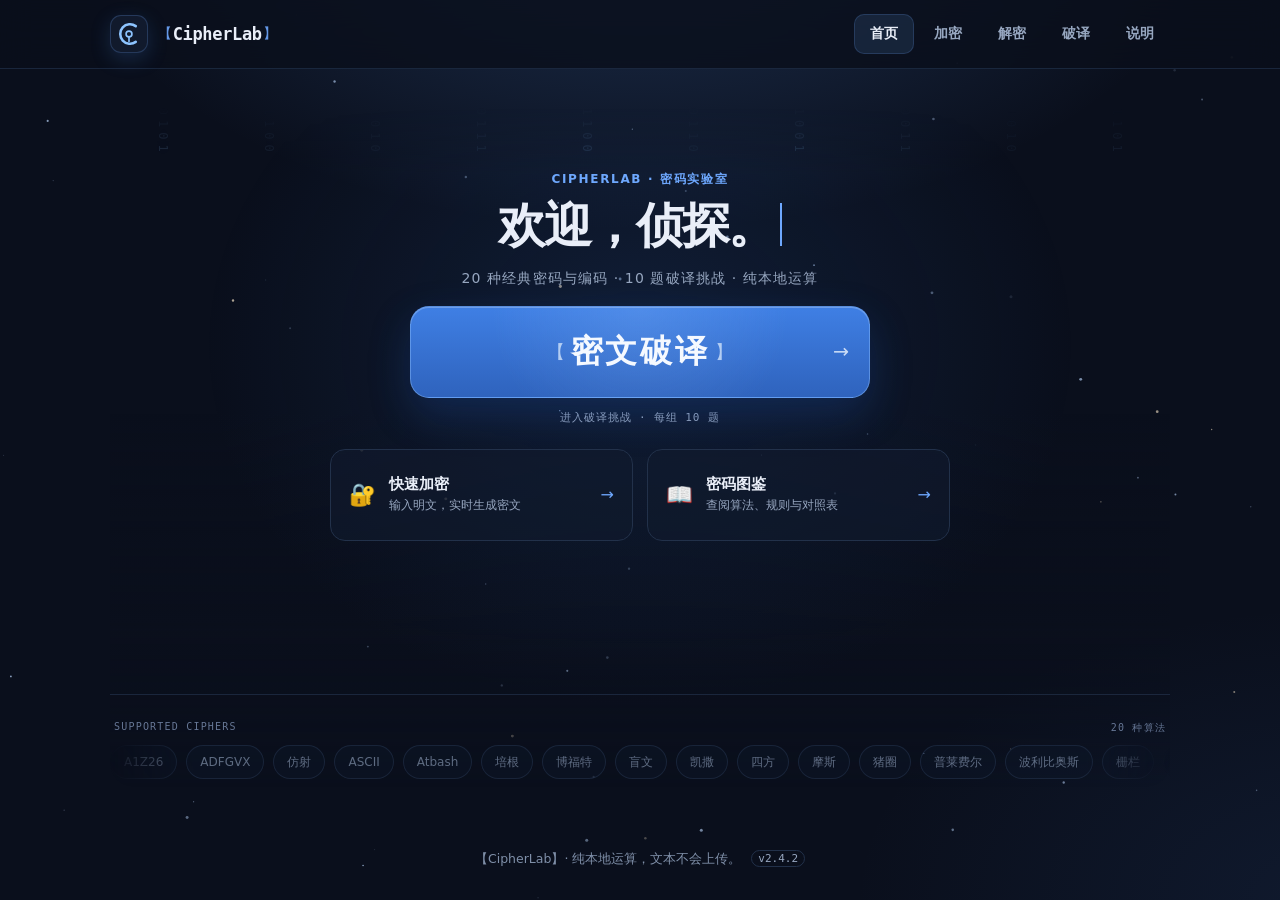
==== index.html @ 5f794490 "Add files via upload" ====
<!DOCTYPE html>
<html lang="zh-CN">
<head>
  <meta charset="UTF-8">
  <meta name="viewport" content="width=device-width, initial-scale=1">
  <meta name="color-scheme" content="dark">
  <meta name="theme-color" content="#0a0f1c">
  <meta name="description" content="【CipherLab】密码实验室：20 种经典密码与编码，支持本地加解密、破译挑战与完整密码图鉴。">
  <title>【CipherLab】· 破译未知密文，洞悉隐秘真相。</title>
  <link rel="icon" href="data:,">
  <link rel="stylesheet" href="style.css?v=2.4.2">
</head>
<body>
  <canvas class="starfield" id="starfield" aria-hidden="true"></canvas>

  <header class="site-header">
    <div class="site-header__inner">
      <a class="brand" href="#/home" aria-label="CipherLab 首页">
        <span class="brand-mark" aria-hidden="true">
          <svg viewBox="0 0 40 40" focusable="false">
            <defs>
              <linearGradient id="cl-mark-gradient" x1="6" y1="4" x2="34" y2="36">
                <stop offset="0" stop-color="#8dc4ff"></stop>
                <stop offset="1" stop-color="#4f8ef7"></stop>
              </linearGradient>
            </defs>
            <path d="M29 9.5A13 13 0 1 0 29 30.5" fill="none" stroke="url(#cl-mark-gradient)" stroke-width="3.4" stroke-linecap="round"></path>
            <circle cx="20" cy="20" r="3.9" fill="none" stroke="#8dc4ff" stroke-width="2.2"></circle>
            <path d="M20 23.9V30" fill="none" stroke="#8dc4ff" stroke-width="2.2" stroke-linecap="round"></path>
          </svg>
        </span>
        <span class="brand-name"><span class="brand-bracket" aria-hidden="true">【</span>CipherLab<span class="brand-bracket" aria-hidden="true">】</span></span>
      </a>

      <nav class="site-nav" aria-label="主导航">
        <a href="#/home" data-route="home" aria-current="page">首页</a>
        <a href="#/encrypt" data-route="encrypt">加密</a>
        <a href="#/decrypt" data-route="decrypt">解密</a>
        <a href="#/game" data-route="game">破译</a>
        <a href="#/guide" data-route="guide">说明</a>
      </nav>
    </div>
  </header>

  <main class="site-main" id="site-main" tabindex="-1">
    <noscript>
      <p class="noscript" role="alert">本工具需要启用 JavaScript 才能切换栏目和加解密，请启用后刷新页面。</p>
    </noscript>

    <p class="app-error" id="app-error" role="alert" hidden></p>

    <!-- ==================== 首页 ==================== -->
    <section class="view view-home" data-view="home" aria-labelledby="home-title">
      <div class="view-inner home-console">
        <div class="home-atmosphere" aria-hidden="true">
          <div class="code-rain">
            <span>0110 1011 0101</span>
            <span>1001 0110 1100</span>
            <span>0101 0011 1010</span>
            <span>1100 1010 0111</span>
            <span>0011 0101 1100</span>
            <span>1011 0010 0110</span>
            <span>0100 1110 1001</span>
            <span>1110 0101 0011</span>
            <span>0010 1101 1010</span>
            <span>1000 0111 1101</span>
          </div>
          <div class="home-atmosphere__vignette"></div>
        </div>

        <header class="home-hero">
          <p class="eyebrow">CipherLab · 密码实验室</p>
          <h1 id="home-title" class="hero-slogan">欢迎，侦探。</h1>
          <p class="hero-sub">20 种经典密码与编码 · 10 题破译挑战 · 纯本地运算</p>
        </header>

        <div class="home-console__actions">
          <a class="home-cta" href="#/game">
            <span class="home-cta__corner" aria-hidden="true">【</span>
            <span class="home-cta__text">密文破译</span>
            <span class="home-cta__corner" aria-hidden="true">】</span>
            <span class="home-cta__arrow" aria-hidden="true">→</span>
          </a>
          <p class="home-cta__note">进入破译挑战 · 每组 10 题</p>

          <div class="home-secondary">
            <a class="home-secondary__card edge-glow" href="#/encrypt">
              <span class="home-secondary__icon" aria-hidden="true">🔐</span>
              <span class="home-secondary__body">
                <strong>快速加密</strong>
                <small>输入明文，实时生成密文</small>
              </span>
              <span class="home-secondary__arrow" aria-hidden="true">→</span>
            </a>

            <a class="home-secondary__card edge-glow" href="#/guide">
              <span class="home-secondary__icon" aria-hidden="true">📖</span>
              <span class="home-secondary__body">
                <strong>密码图鉴</strong>
                <small>查阅算法、规则与对照表</small>
              </span>
              <span class="home-secondary__arrow" aria-hidden="true">→</span>
            </a>
          </div>
        </div>

        <div class="algorithm-marquee" aria-label="支持算法，点击可进入加密并选中算法">
          <div class="algorithm-marquee__head">
            <span>SUPPORTED CIPHERS</span>
            <span>20 种算法</span>
          </div>

          <div class="algorithm-marquee__viewport">
            <div class="marquee-track">
              <div class="marquee-group">
                <a class="algorithm-tag" href="#/encrypt" data-algorithm="a1z26">A1Z26</a>
                <a class="algorithm-tag" href="#/encrypt" data-algorithm="adfgvx">ADFGVX</a>
                <a class="algorithm-tag" href="#/encrypt" data-algorithm="affine">仿射</a>
                <a class="algorithm-tag" href="#/encrypt" data-algorithm="ascii">ASCII</a>
                <a class="algorithm-tag" href="#/encrypt" data-algorithm="atbash">Atbash</a>
                <a class="algorithm-tag" href="#/encrypt" data-algorithm="bacon">培根</a>
                <a class="algorithm-tag" href="#/encrypt" data-algorithm="beaufort">博福特</a>
                <a class="algorithm-tag" href="#/encrypt" data-algorithm="braille">盲文</a>
                <a class="algorithm-tag" href="#/encrypt" data-algorithm="caesar">凯撒</a>
                <a class="algorithm-tag" href="#/encrypt" data-algorithm="foursquare">四方</a>
                <a class="algorithm-tag" href="#/encrypt" data-algorithm="morse">摩斯</a>
                <a class="algorithm-tag" href="#/encrypt" data-algorithm="pigpen">猪圈</a>
                <a class="algorithm-tag" href="#/encrypt" data-algorithm="playfair">普莱费尔</a>
                <a class="algorithm-tag" href="#/encrypt" data-algorithm="polybius">波利比奥斯</a>
                <a class="algorithm-tag" href="#/encrypt" data-algorithm="railfence">栅栏</a>
                <a class="algorithm-tag" href="#/encrypt" data-algorithm="rot13">ROT13</a>
                <a class="algorithm-tag" href="#/encrypt" data-algorithm="route">路径</a>
                <a class="algorithm-tag" href="#/encrypt" data-algorithm="semaphore">旗语</a>
                <a class="algorithm-tag" href="#/encrypt" data-algorithm="twosquare">二方</a>
                <a class="algorithm-tag" href="#/encrypt" data-algorithm="vigenere">维吉尼亚</a>
              </div>

              <div class="marquee-group" aria-hidden="true">
                <a class="algorithm-tag" href="#/encrypt" data-algorithm="a1z26" tabindex="-1">A1Z26</a>
                <a class="algorithm-tag" href="#/encrypt" data-algorithm="adfgvx" tabindex="-1">ADFGVX</a>
                <a class="algorithm-tag" href="#/encrypt" data-algorithm="affine" tabindex="-1">仿射</a>
                <a class="algorithm-tag" href="#/encrypt" data-algorithm="ascii" tabindex="-1">ASCII</a>
                <a class="algorithm-tag" href="#/encrypt" data-algorithm="atbash" tabindex="-1">Atbash</a>
                <a class="algorithm-tag" href="#/encrypt" data-algorithm="bacon" tabindex="-1">培根</a>
                <a class="algorithm-tag" href="#/encrypt" data-algorithm="beaufort" tabindex="-1">博福特</a>
                <a class="algorithm-tag" href="#/encrypt" data-algorithm="braille" tabindex="-1">盲文</a>
                <a class="algorithm-tag" href="#/encrypt" data-algorithm="caesar" tabindex="-1">凯撒</a>
                <a class="algorithm-tag" href="#/encrypt" data-algorithm="foursquare" tabindex="-1">四方</a>
                <a class="algorithm-tag" href="#/encrypt" data-algorithm="morse" tabindex="-1">摩斯</a>
                <a class="algorithm-tag" href="#/encrypt" data-algorithm="pigpen" tabindex="-1">猪圈</a>
                <a class="algorithm-tag" href="#/encrypt" data-algorithm="playfair" tabindex="-1">普莱费尔</a>
                <a class="algorithm-tag" href="#/encrypt" data-algorithm="polybius" tabindex="-1">波利比奥斯</a>
                <a class="algorithm-tag" href="#/encrypt" data-algorithm="railfence" tabindex="-1">栅栏</a>
                <a class="algorithm-tag" href="#/encrypt" data-algorithm="rot13" tabindex="-1">ROT13</a>
                <a class="algorithm-tag" href="#/encrypt" data-algorithm="route" tabindex="-1">路径</a>
                <a class="algorithm-tag" href="#/encrypt" data-algorithm="semaphore" tabindex="-1">旗语</a>
                <a class="algorithm-tag" href="#/encrypt" data-algorithm="twosquare" tabindex="-1">二方</a>
                <a class="algorithm-tag" href="#/encrypt" data-algorithm="vigenere" tabindex="-1">维吉尼亚</a>
              </div>
            </div>
          </div>
        </div>
      </div>
    </section>

    <!-- ==================== 加密 / 解密共用工作区 ==================== -->
    <section class="view view-tool" data-view="tool" aria-labelledby="tool-title" hidden>
      <div class="view-inner">
        <header class="view-header">
          <h1 id="tool-title">加密</h1>
          <p class="view-description" id="tool-description">输入即实时加密，明文与密文并排对照。</p>
        </header>

        <div class="tool-card edge-glow">
          <!-- 算法选择 -->
          <div class="field">
            <label for="algorithm">算法</label>
            <select id="algorithm" name="algorithm">
              <option value="a1z26">A1Z26</option>
              <option value="adfgvx">ADFGVX 密码</option>
              <option value="affine">仿射密码（Affine）</option>
              <option value="ascii">ASCII 码替换（ASCII）</option>
              <option value="atbash">埃特巴什码（Atbash）</option>
              <option value="bacon">培根密码（Bacon）</option>
              <option value="beaufort">博福特密码（Beaufort）</option>
              <option value="braille">盲文（Braille）</option>
              <option value="caesar" selected>凯撒密码（Caesar）</option>
              <option value="foursquare">四方密码（Four-square）</option>
              <option value="morse">摩斯密码（Morse）</option>
              <option value="pigpen">猪圈密码（Pigpen）</option>
              <option value="playfair">普莱费尔密码（Playfair）</option>
              <option value="polybius">波利比奥斯（Polybius）</option>
              <option value="railfence">栅栏密码（Rail Fence）</option>
              <option value="rot13">ROT13</option>
              <option value="route">路径密码（Route）</option>
              <option value="semaphore">旗语（Semaphore）</option>
              <option value="twosquare">二方密码（Two-square）</option>
              <option value="vigenere">维吉尼亚密码（Vigenère）</option>
            </select>
          </div>

          <!-- 凯撒密钥 -->
          <div class="field key-group" id="caesar-key-field">
            <label for="caesar-key">凯撒位移量</label>
            <input
              class="number-input"
              id="caesar-key"
              name="caesar-key"
              type="number"
              min="1"
              max="25"
              step="1"
              value="3"
              inputmode="numeric"
              autocomplete="off"
              aria-describedby="key-hint"
            >
            <p class="hint" id="key-hint">1–25 的整数，加密时字母向后位移。</p>
          </div>

          <!-- 仿射密钥 -->
          <div class="field key-group" id="affine-key-field" hidden>
            <div class="key-grid">
              <div class="key-cell">
                <label for="affine-a">系数 a</label>
                <input
                  class="number-input"
                  id="affine-a"
                  name="affine-a"
                  type="number"
                  min="1"
                  max="25"
                  step="1"
                  value="5"
                  inputmode="numeric"
                  autocomplete="off"
                  aria-describedby="affine-hint"
                >
              </div>
              <div class="key-cell">
                <label for="affine-b">偏移 b</label>
                <input
                  class="number-input"
                  id="affine-b"
                  name="affine-b"
                  type="number"
                  min="0"
                  max="25"
                  step="1"
                  value="8"
                  inputmode="numeric"
                  autocomplete="off"
                  aria-describedby="affine-hint"
                >
              </div>
            </div>
            <p class="hint" id="affine-hint">a 必须与 26 互质（1、3、5、7、9、11、15、17、19、21、23、25），b 为 0–25 的整数。</p>
          </div>

          <!-- 关键词密钥 -->
          <div class="field key-group" id="keyword-field" hidden>
            <label for="keyword">密钥单词</label>
            <input
              id="keyword"
              name="keyword"
              type="text"
              value="LEMON"
              autocomplete="off"
              spellcheck="false"
              autocapitalize="off"
              aria-describedby="keyword-hint"
            >
            <p class="hint" id="keyword-hint">仅英文字母；非字母不消耗密钥。</p>
          </div>

          <!-- 双关键词：四方密码 / 二方密码 -->
          <div class="field key-group" id="two-keyword-field" hidden>
            <div class="key-grid">
              <div class="key-cell">
                <label for="keyword-1">关键词 1</label>
                <input
                  id="keyword-1"
                  name="keyword-1"
                  type="text"
                  value="EXAMPLE"
                  autocomplete="off"
                  spellcheck="false"
                  autocapitalize="off"
                  aria-describedby="two-keyword-hint"
                >
              </div>
              <div class="key-cell">
                <label for="keyword-2">关键词 2</label>
                <input
                  id="keyword-2"
                  name="keyword-2"
                  type="text"
                  value="MONARCHY"
                  autocomplete="off"
                  spellcheck="false"
                  autocapitalize="off"
                  aria-describedby="two-keyword-hint"
                >
              </div>
            </div>
            <p class="hint" id="two-keyword-hint">两个关键词仅英文字母；I/J 合并，重复字母忽略。</p>
          </div>

          <!-- 栅栏数 -->
          <div class="field key-group" id="rail-field" hidden>
            <label for="rail-count">栅栏数</label>
            <input
              class="number-input"
              id="rail-count"
              name="rail-count"
              type="number"
              min="2"
              max="20"
              step="1"
              value="3"
              inputmode="numeric"
              autocomplete="off"
              aria-describedby="rail-hint"
            >
            <p class="hint" id="rail-hint">2–20 条栅栏；空格和标点也参与换位。</p>
          </div>

          <!-- 路径密码列数 -->
          <div class="field key-group" id="route-field" hidden>
            <label for="route-columns">矩阵列数</label>
            <input
              class="number-input"
              id="route-columns"
              name="route-columns"
              type="number"
              min="2"
              max="10"
              step="1"
              value="4"
              inputmode="numeric"
              autocomplete="off"
              aria-describedby="route-hint"
            >
            <p class="hint" id="route-hint">2–10 列；按行填入，顺时针螺旋读取；空格和标点参与。</p>
          </div>

          <!-- 无密钥算法提示 -->
          <p class="hint no-key-note" id="no-key-note" hidden>该算法无需密钥，直接输入文本即可。</p>

          <!-- 错误提示 -->
          <p class="error" id="error-region" role="alert" aria-atomic="true" hidden></p>

          <!-- 明文 / 密文并列工作区 -->
          <div class="cipher-columns">
            <div class="cipher-pane">
              <div class="pane-head">
                <label for="input-text" id="input-label">输入明文</label>
                <div class="pane-head__tools">
                  <span class="live-badge">实时</span>
                  <button type="button" class="btn btn-ghost btn-small" id="clear-input" title="清空输入文本" aria-label="清空输入文本">清空</button>
                </div>
              </div>
              <textarea
                id="input-text"
                name="input-text"
                rows="10"
                placeholder="在此输入要加密的明文…"
                spellcheck="false"
                autocomplete="off"
                autocapitalize="off"
              ></textarea>
            </div>

            <section class="cipher-pane output" aria-labelledby="output-label">
              <div class="pane-head">
                <label id="output-label" for="output-text">密文结果</label>
                <button type="button" class="btn btn-ghost btn-small" id="copy-btn" aria-live="polite" disabled>复制结果</button>
              </div>
              <textarea
                id="output-text"
                name="output-text"
                rows="10"
                readonly
                placeholder="加密结果将显示在这里"
                spellcheck="false"
              ></textarea>
            </section>
          </div>

          <!-- 矩阵替换型密码的加密方阵 -->
          <section class="matrix-panel" id="matrix-panel" aria-label="加密方阵" hidden></section>
        </div>

        <!-- 最近五次加密 / 解密记录 -->
        <section class="history-panel edge-glow" id="history-panel" aria-labelledby="history-title">
          <div class="history-head">
            <div>
              <h2 id="history-title">最近记录</h2>
              <p>自动保存最近 5 次加密或解密</p>
            </div>
            <button type="button" class="btn btn-ghost btn-small" id="history-clear" disabled>清空记录</button>
          </div>
          <p class="history-empty" id="history-empty">还没有记录，输入文本后会自动生成。</p>
          <ol class="history-list" id="history-list" hidden></ol>
        </section>
      </div>
    </section>
    <section class="view view-game" data-view="game" aria-labelledby="game-title" hidden>
      <div class="view-inner">
        <header class="view-header">
          <p class="eyebrow">密码破译</p>
          <h1 id="game-title">破译</h1>
          <p class="view-description">每组 10 道随机谜题，选择难度开始挑战。</p>
        </header>

        <section class="game-lobby edge-glow" id="game-lobby" hidden>
          <div class="game-lobby__head">
            <p class="game-lobby__kicker">挑战模式</p>
            <h2 class="game-lobby__title">选择难度</h2>
            <p class="game-lobby__desc">每组 10 道随机题，同一组明文不重复；确认开始后计时。</p>
          </div>

          <p class="game-lobby__story" id="game-lobby-story"></p>

          <div class="game-lobby__panel">
            <div class="game-difficulty-cards" id="game-start-difficulties" role="group" aria-label="难度选择">
              <button type="button" class="game-start-difficulty is-active" data-difficulty="easy" aria-pressed="true">
                <strong>简单</strong>
                <span>无密钥 / 无提示</span>
                <span class="game-record" id="game-record-easy">最高分：暂无纪录</span>
              </button>
              <button type="button" class="game-start-difficulty" data-difficulty="medium" aria-pressed="false">
                <strong>中等</strong>
                <span>仿射 / 凯撒</span>
                <span class="game-record" id="game-record-medium">最高分：暂无纪录</span>
              </button>
              <button type="button" class="game-start-difficulty" data-difficulty="hard" aria-pressed="false">
                <strong>困难</strong>
                <span>多表 / 矩阵 / ADFGVX</span>
                <span class="game-record" id="game-record-hard">最高分：暂无纪录</span>
              </button>
            </div>
            <button type="button" class="btn btn-outline game-action-btn game-start-button" id="game-start-btn">开始挑战</button>
          </div>
        </section>

        <section class="game-card edge-glow" id="game-card" aria-labelledby="game-puzzle-title" hidden>
          <div class="game-topline">
            <span class="game-difficulty-label" id="game-difficulty-label">简单</span>
            <span class="game-progress" id="game-progress">第 1 / 10 题</span>
            <span class="game-timer" id="game-timer">用时 00:00</span>
            <span class="game-score" id="game-score">得分 0</span>
            <span class="game-state" id="game-state">推理中</span>
          </div>
          <h2 class="game-puzzle-title" id="game-puzzle-title">解开这段密文</h2>
          <div class="game-hint-block">
            <p class="game-hint" id="game-hint">提示：无密钥算法</p>
            <p class="game-hint-detail" id="game-hint-detail" role="status" aria-live="polite" hidden></p>
          </div>

          <div class="game-cipher-block">
            <p class="game-cipher-label">密文</p>
            <pre class="game-cipher"><code id="game-cipher"></code></pre>
          </div>

          <div class="game-answer">
            <label for="game-answer">你的答案</label>
            <input
              id="game-answer"
              name="game-answer"
              type="text"
              placeholder="输入你还原出的明文"
              autocomplete="off"
              spellcheck="false"
              autocapitalize="characters"
            >
            <p class="hint">忽略大小写、空格和标点。</p>
          </div>

          <details class="game-scratch" id="game-scratch">
            <summary>🛠️ 尝试解密/演算草稿</summary>
            <div class="game-scratch__body">
              <div class="game-scratch__row">
                <label for="game-scratch-algorithm">算法</label>
                <select id="game-scratch-algorithm"></select>
              </div>
              <div class="game-scratch__row">
                <label for="game-scratch-key">密钥</label>
                <input id="game-scratch-key" type="text" autocomplete="off" spellcheck="false" autocapitalize="off">
              </div>
              <p class="hint" id="game-scratch-hint"></p>
              <button type="button" class="btn btn-outline game-action-btn" id="game-scratch-run">试算</button>
              <p class="game-scratch__error" id="game-scratch-error" role="status" hidden></p>
              <textarea id="game-scratch-result" rows="4" readonly placeholder="试算结果会显示在这里"></textarea>
              <p class="hint">草稿结果仅供验证思路，不会自动提交答案。</p>
            </div>
          </details>

          <p class="game-feedback" id="game-feedback" role="status" aria-live="polite" hidden></p>

          <div class="game-actions">
            <button type="button" class="btn btn-outline game-action-btn" id="game-hint-btn">提示</button>
            <button type="button" class="btn btn-outline game-action-btn" id="game-submit">提交答案</button>
            <button type="button" class="btn btn-outline game-action-btn" id="game-giveup">放弃</button>
            <button type="button" class="btn btn-outline game-action-btn" id="game-next">下一题</button>
          </div>

          <div class="game-result" id="game-result" aria-live="polite" hidden></div>
          <div class="combo-pop" id="combo-pop" aria-live="polite" hidden></div>
        </section>

        <section class="game-summary edge-glow" id="game-summary" hidden>
          <p class="game-summary__kicker" id="game-summary-kicker">挑战完成</p>
          <h2 class="game-summary__title">本组结果</h2>
          <p class="game-perfect-badge" id="game-perfect-badge" hidden>完美通关</p>
          <p class="game-summary__score"><strong id="game-summary-score">0</strong><span> 分</span></p>
          <p class="game-summary__detail" id="game-summary-detail">答对 0 / 10 · 用时 00:00</p>
          <div class="game-actions game-summary__actions">
            <button type="button" class="btn btn-outline game-action-btn" id="game-restart">再来一组</button>
            <button type="button" class="btn btn-outline game-action-btn" id="game-change-difficulty">重新选择难度</button>
            <button type="button" class="btn btn-outline game-action-btn game-summary__leave" id="game-summary-leave" hidden>离开游戏</button>
          </div>
        </section>

        <section class="game-explanation edge-glow" id="game-explanation" aria-labelledby="game-explanation-title" hidden></section>

        <div class="game-modal" id="game-leave-modal" hidden>
          <div class="game-modal__backdrop"></div>
          <div class="game-modal__card" role="dialog" aria-modal="true" aria-labelledby="game-leave-title">
            <p class="game-modal__kicker">挑战进行中</p>
            <h2 class="game-modal__title" id="game-leave-title">你要终止挑战吗？</h2>
            <p class="game-modal__desc" id="game-leave-message">终止后将结算本组挑战。</p>
            <div class="game-modal__actions">
              <button type="button" class="btn btn-outline game-action-btn" id="game-leave-cancel">继续挑战</button>
              <button type="button" class="btn btn-outline game-action-btn" id="game-leave-confirm">终止并结算</button>
            </div>
          </div>
        </div>
      </div>
    </section>

    <section class="view view-guide" data-view="guide" aria-labelledby="guide-title" hidden>
      <div class="view-inner">
        <header class="view-header">
          <p class="eyebrow">算法说明</p>
          <h1 id="guide-title">说明</h1>
          <p class="view-description">按单表、多表、矩阵、换位、其他五类浏览，或搜索算法查看规则、示例与完整对照表。</p>
        </header>

        <div class="guide-categories" id="guide-categories" role="group" aria-label="算法分类">
          <button type="button" class="guide-category is-active" data-category="all" aria-pressed="true">全部</button>
          <button type="button" class="guide-category" data-category="single" aria-pressed="false">单表替换</button>
          <button type="button" class="guide-category" data-category="poly" aria-pressed="false">多表替换</button>
          <button type="button" class="guide-category" data-category="matrix" aria-pressed="false">矩阵替换</button>
          <button type="button" class="guide-category" data-category="transposition" aria-pressed="false">换位密码</button>
          <button type="button" class="guide-category" data-category="other" aria-pressed="false">其他加密</button>
        </div>
        <p class="guide-category-note" id="guide-category-note">按单表、多表、矩阵、换位、其他五类浏览，也可以直接搜索算法。</p>

        <div class="guide-search">
          <label for="guide-search">搜索算法</label>
          <input
            type="search"
            id="guide-search"
            placeholder="搜索算法，例如：凯撒密码"
            autocomplete="off"
            aria-describedby="guide-search-hint"
          >
          <p class="hint" id="guide-search-hint">支持中文名、英文名和别名；输入即筛选。</p>
        </div>

        <p class="guide-status" id="guide-status" role="status" aria-live="polite">全部 · 共 20 个算法</p>

        <div class="guide-layout">
          <ul class="guide-list" id="guide-list" aria-label="算法列表"></ul>
          <div id="guide-detail"></div>
        </div>
      </div>
    </section>
  </main>

  <footer class="site-footer">【CipherLab】· 纯本地运算，文本不会上传。 <span class="app-version">v2.4.2</span></footer>

  <script src="app.js?v=2.4.2" defer></script>
</body>
</html>
---- style.css ----
/* =========================================================
   【CipherLab】· V2.4.2 · 深色主题
   结构：变量 → 顶栏 → 页面框架 → 首页 → 工具 → 说明 → 响应式
   ========================================================= */

:root {
  color-scheme: dark;

  --bg: #0a0f1c;
  --surface: #111b2e;
  --surface-soft: #0b1424;
  --border: #22314a;
  --border-strong: #33496b;
  --text: #e9eef8;
  --muted: #97a7c0;

  --accent: #6ea8fe;
  --accent-bright: #8bbcff;
  --accent-ink: #07101f;

  --danger: #ff9a9a;
  --danger-bg: #2a1319;
  --danger-border: #5c2933;

  --success: #8be0b0;
  --success-border: #2f6d52;

  --radius-lg: 20px;
  --radius-md: 12px;

  --shadow-card: 0 24px 60px rgba(2, 8, 20, 0.45);

  --font-sans: system-ui, -apple-system, "Segoe UI", "Microsoft YaHei", "PingFang SC", sans-serif;
  --font-mono: ui-monospace, "Cascadia Code", Consolas, "Microsoft YaHei", monospace;
}

*,
*::before,
*::after {
  box-sizing: border-box;
}

[hidden] {
  display: none !important;
}

.no-wrap {
  white-space: nowrap;
}

html {
  min-height: 100%;
  scroll-padding-top: 90px;
}

body {
  display: flex;
  flex-direction: column;
  min-height: 100vh;
  min-height: 100dvh;
  margin: 0;
  font-family: var(--font-sans);
  color: var(--text);
  background:
    radial-gradient(900px 520px at 50% -12%, rgba(78, 132, 210, 0.3), transparent 65%),
    radial-gradient(700px 420px at 105% 100%, rgba(52, 92, 158, 0.14), transparent 70%),
    var(--bg);
  background-attachment: fixed;
  -webkit-font-smoothing: antialiased;
}

/* 星空粒子背景 */
.starfield {
  position: fixed;
  inset: 0;
  z-index: 0;
  width: 100%;
  height: 100%;
  pointer-events: none;
  opacity: 0.85;
}

.site-header,
.site-main,
.site-footer {
  position: relative;
  z-index: 1;
}

.site-header {
  z-index: 50;
}

::selection {
  background: rgba(110, 168, 254, 0.35);
}

/* ---------- 顶部导航 ---------- */

.site-header {
  position: sticky;
  top: 0;
  z-index: 50;
  border-bottom: 1px solid rgba(34, 49, 74, 0.7);
  background: rgba(10, 15, 28, 0.82);
  backdrop-filter: blur(16px);
  -webkit-backdrop-filter: blur(16px);
}

.site-header__inner {
  display: flex;
  align-items: center;
  justify-content: space-between;
  gap: 20px;
  width: 100%;
  max-width: 1100px;
  margin: 0 auto;
  padding: 14px 20px;
}

.brand {
  display: inline-flex;
  align-items: center;
  gap: 10px;
  color: var(--text);
  font-size: 16px;
  font-weight: 650;
  letter-spacing: -0.01em;
  text-decoration: none;
}

.brand:hover {
  color: var(--accent-bright);
}

.brand-mark {
  display: grid;
  place-items: center;
  width: 38px;
  height: 38px;
  padding: 3px;
  border: 1px solid rgba(110, 168, 254, 0.22);
  border-radius: 11px;
  background: rgba(110, 168, 254, 0.08);
  box-shadow: 0 6px 20px rgba(70, 130, 220, 0.22);
}

.brand-mark svg {
  display: block;
  width: 100%;
  height: 100%;
}

.brand-name {
  display: inline-flex;
  align-items: center;
  gap: 1px;
  color: var(--text);
  font-family: var(--font-mono);
  font-size: 17px;
  font-weight: 700;
  letter-spacing: -0.02em;
}

.brand-bracket {
  color: var(--accent);
  font-family: var(--font-sans);
  font-size: 14px;
  font-weight: 500;
  opacity: 0.9;
}

.site-nav {
  display: flex;
  align-items: center;
  gap: 4px;
}

.site-nav a {
  display: inline-flex;
  align-items: center;
  justify-content: center;
  min-height: 40px;
  padding: 0 16px;
  border-radius: 10px;
  color: var(--muted);
  font-size: 14px;
  font-weight: 600;
  text-decoration: none;
  transition: color 0.15s ease, background-color 0.15s ease, box-shadow 0.15s ease;
}

.site-nav a:hover {
  color: var(--text);
  background: rgba(255, 255, 255, 0.04);
}

.site-nav a[aria-current="page"] {
  color: var(--text);
  background: rgba(110, 168, 254, 0.12);
  box-shadow: inset 0 0 0 1px rgba(110, 168, 254, 0.18);
}

.site-nav a:focus-visible {
  outline: 2px solid var(--accent);
  outline-offset: 2px;
}

/* ---------- 页面框架 ---------- */

.site-main {
  flex: 1 0 auto;
  width: 100%;
  max-width: 1100px;
  margin: 0 auto;
  padding: 38px 20px 56px;
}

.site-main:focus {
  outline: none;
}

.view-inner {
  width: 100%;
  margin: 0 auto;
}

.view-home .view-inner {
  max-width: 1080px;
}

/* ---------- 首页 ---------- */

.home-console {
  position: relative;
  display: flex;
  flex-direction: column;
  min-height: calc(100vh - 220px);
  padding: 34px 0 8px;
  overflow: hidden;
}

.home-atmosphere {
  position: absolute;
  inset: 0;
  z-index: 0;
  overflow: hidden;
  border-radius: 24px;
  pointer-events: none;
  mask-image: linear-gradient(180deg, transparent, #000 10%, #000 76%, transparent);
  -webkit-mask-image: linear-gradient(180deg, transparent, #000 10%, #000 76%, transparent);
}

.code-rain {
  position: absolute;
  inset: -18% 0;
  display: flex;
  justify-content: space-around;
  opacity: 0.24;
}

.code-rain span {
  color: #78abe0;
  font-family: var(--font-mono);
  font-size: 12px;
  letter-spacing: 0.42em;
  line-height: 2.2;
  text-shadow: 0 0 10px rgba(90, 150, 230, 0.35);
  writing-mode: vertical-rl;
  animation: code-fall 13s linear infinite;
  animation-delay: calc(var(--i, 0) * -1.3s);
}

.code-rain span:nth-child(2n) {
  opacity: 0.55;
  animation-duration: 17s;
}

.code-rain span:nth-child(3n) {
  opacity: 0.35;
  animation-duration: 21s;
}

.code-rain span:nth-child(2) { animation-delay: -1.4s; }
.code-rain span:nth-child(3) { animation-delay: -3.7s; }
.code-rain span:nth-child(4) { animation-delay: -5.2s; }
.code-rain span:nth-child(5) { animation-delay: -7.8s; }
.code-rain span:nth-child(6) { animation-delay: -9.1s; }
.code-rain span:nth-child(7) { animation-delay: -11.6s; }
.code-rain span:nth-child(8) { animation-delay: -13.2s; }
.code-rain span:nth-child(9) { animation-delay: -15.4s; }
.code-rain span:nth-child(10) { animation-delay: -17.8s; }

@keyframes code-fall {
  from { transform: translateY(-24%); }
  to { transform: translateY(24%); }
}

.home-atmosphere__vignette {
  position: absolute;
  inset: 0;
  background:
    radial-gradient(ellipse at 50% 35%, rgba(40, 84, 150, 0.22), transparent 58%),
    linear-gradient(180deg, transparent 45%, rgba(10, 15, 28, 0.7));
}

.home-hero {
  position: relative;
  z-index: 1;
  padding: 30px 0 18px;
  text-align: center;
}

.hero-slogan {
  margin: 0;
  color: var(--text);
  font-size: clamp(2rem, 4vw, 3rem);
  font-weight: 750;
  line-height: 1.16;
  letter-spacing: -0.045em;
  clip-path: inset(0 100% 0 0);
  animation: slogan-type 1.8s steps(18, end) 0.2s forwards;
}

.hero-slogan__line {
  display: inline;
  white-space: nowrap;
}

.hero-slogan::after {
  content: "";
  display: inline-block;
  width: 2px;
  height: 0.9em;
  margin-left: 6px;
  vertical-align: -0.08em;
  background: var(--accent);
  animation: caret-blink 0.8s step-end 1.9s infinite;
}

@keyframes slogan-type {
  to { clip-path: inset(0 0 0 0); }
}

@keyframes caret-blink {
  50% { opacity: 0; }
}

.hero-sub {
  margin: 16px auto 0;
  color: var(--muted);
  font-size: 14px;
  letter-spacing: 0.08em;
}

.home-console__actions {
  position: relative;
  z-index: 1;
  display: flex;
  flex-direction: column;
  align-items: center;
}

.home-cta {
  position: relative;
  isolation: isolate;
  display: inline-flex;
  align-items: center;
  justify-content: center;
  gap: 6px;
  width: min(460px, 94%);
  min-height: 92px;
  padding: 16px 24px;
  border: 1px solid rgba(140, 190, 255, 0.45);
  border-radius: 19px;
  background:
    radial-gradient(circle at 50% 0%, rgba(140, 190, 255, 0.22), transparent 60%),
    linear-gradient(180deg, #3f7fe4, #2f63bd);
  box-shadow:
    0 16px 40px rgba(28, 76, 160, 0.32),
    inset 0 1px 0 rgba(255, 255, 255, 0.24);
  color: #f5f9ff;
  text-decoration: none;
  transition: transform 0.25s ease, box-shadow 0.25s ease, filter 0.25s ease;
}

.home-cta::before {
  content: "";
  position: absolute;
  inset: -9px;
  z-index: -1;
  border: 1px solid rgba(110, 168, 254, 0.35);
  border-radius: 24px;
  opacity: 0;
  animation: cta-pulse 2.8s ease-out infinite;
}

.home-cta:hover {
  transform: translateY(-3px);
  filter: brightness(1.06);
  box-shadow:
    0 22px 55px rgba(44, 110, 220, 0.44),
    0 0 0 5px rgba(110, 168, 254, 0.08),
    inset 0 1px 0 rgba(255, 255, 255, 0.3);
}

.home-cta:focus-visible,
.home-secondary__card:focus-visible,
.algorithm-tag:focus-visible {
  outline: 2px solid var(--accent);
  outline-offset: 3px;
}

@keyframes cta-pulse {
  0% { opacity: 0.45; transform: scale(0.98); }
  70% { opacity: 0; transform: scale(1.04); }
  100% { opacity: 0; transform: scale(1.04); }
}

.home-cta__text {
  font-size: clamp(1.5rem, 2.6vw, 2rem);
  font-weight: 750;
  letter-spacing: 0.08em;
}

.home-cta__corner {
  color: rgba(230, 242, 255, 0.7);
  font-size: 1.1rem;
}

.home-cta__arrow {
  position: absolute;
  right: 20px;
  color: rgba(240, 247, 255, 0.8);
  font-size: 1.2rem;
}

.home-cta__note {
  margin: 12px 0 0;
  color: var(--muted);
  font-family: var(--font-mono);
  font-size: 11px;
  letter-spacing: 0.08em;
}

.home-secondary {
  display: grid;
  grid-template-columns: repeat(2, minmax(0, 1fr));
  gap: 14px;
  width: min(620px, 100%);
  margin-top: 24px;
}

.home-secondary__card {
  display: flex;
  align-items: center;
  gap: 13px;
  min-height: 92px;
  padding: 16px 18px;
  border: 1px solid var(--border);
  border-radius: 15px;
  background: rgba(17, 27, 46, 0.62);
  color: var(--text);
  text-decoration: none;
  transition: transform 0.2s ease, border-color 0.2s ease, background-color 0.2s ease;
}

.home-secondary__card:hover {
  transform: translateY(-2px);
  border-color: rgba(110, 168, 254, 0.42);
  background: rgba(23, 38, 64, 0.86);
}

.home-secondary__icon {
  font-size: 1.35rem;
}

.home-secondary__body {
  display: flex;
  flex-direction: column;
  gap: 3px;
  min-width: 0;
}

.home-secondary__body strong {
  font-size: 15px;
}

.home-secondary__body small {
  color: var(--muted);
  font-size: 12px;
}

.home-secondary__arrow {
  margin-left: auto;
  color: var(--accent);
}

/* 全局卡片流光 */
@property --edge-angle {
  syntax: "<angle>";
  initial-value: 0deg;
  inherits: false;
}

.edge-glow {
  position: relative;
  isolation: isolate;
}

.edge-glow::after {
  content: "";
  position: absolute;
  inset: 0;
  z-index: 2;
  padding: 1px;
  border-radius: inherit;
  background: conic-gradient(
    from var(--edge-angle, 0deg),
    transparent 0 48%,
    rgba(110, 168, 254, 0.9) 62%,
    transparent 78%
  );
  -webkit-mask:
    linear-gradient(#000 0 0) content-box,
    linear-gradient(#000 0 0);
  -webkit-mask-composite: xor;
  mask-composite: exclude;
  opacity: 0;
  pointer-events: none;
  transition: opacity 0.25s ease;
}

.edge-glow:hover::after,
.edge-glow:focus-visible::after {
  opacity: 1;
  animation: edge-rotate 3.2s linear infinite;
}

@keyframes edge-rotate {
  to { --edge-angle: 360deg; }
}

/* 底部算法跑马灯 */
.algorithm-marquee {
  position: relative;
  z-index: 1;
  width: 100%;
  margin-top: auto;
  padding-top: 26px;
  border-top: 1px solid rgba(34, 49, 74, 0.72);
}

.algorithm-marquee__head {
  display: flex;
  justify-content: space-between;
  padding: 0 4px 10px;
  color: #667795;
  font-family: var(--font-mono);
  font-size: 10px;
  letter-spacing: 0.12em;
}

.algorithm-marquee__viewport {
  overflow: hidden;
  mask-image: linear-gradient(90deg, transparent, #000 8%, #000 92%, transparent);
  -webkit-mask-image: linear-gradient(90deg, transparent, #000 8%, #000 92%, transparent);
}

.marquee-track {
  display: flex;
  width: max-content;
  animation: marquee-scroll 46s linear infinite;
}

.marquee-group {
  display: flex;
  align-items: center;
  gap: 9px;
  padding-right: 9px;
}

.algorithm-tag {
  display: inline-flex;
  align-items: center;
  min-height: 34px;
  padding: 0 13px;
  border: 1px solid rgba(34, 49, 74, 0.9);
  border-radius: 999px;
  background: rgba(17, 27, 46, 0.5);
  color: #7f90aa;
  font-size: 12px;
  text-decoration: none;
  white-space: nowrap;
  opacity: 0.72;
  transition: color 0.18s ease, border-color 0.18s ease, background-color 0.18s ease, opacity 0.18s ease;
}

.algorithm-tag:hover {
  border-color: rgba(110, 168, 254, 0.55);
  background: rgba(110, 168, 254, 0.1);
  color: #d9e7ff;
  opacity: 1;
  box-shadow: 0 0 18px rgba(110, 168, 254, 0.18);
}

.algorithm-marquee:hover .marquee-track,
.algorithm-marquee:focus-within .marquee-track {
  animation-play-state: paused;
}

@keyframes marquee-scroll {
  to { transform: translateX(-50%); }
}
.view-tool .view-inner {
  max-width: 700px;
}

.view-guide .view-inner {
  max-width: 1040px;
}

.view-header {
  margin-bottom: 20px;
}

.view-header h1 {
  margin: 0;
  font-size: clamp(1.8rem, 3.2vw, 2.2rem);
  line-height: 1.15;
  letter-spacing: -0.02em;
}

.view-description {
  max-width: 48em;
  margin: 10px 0 0;
  color: var(--muted);
  font-size: 14.5px;
  line-height: 1.75;
}

.eyebrow {
  margin: 0 0 10px;
  color: var(--accent);
  font-size: 12px;
  font-weight: 700;
  letter-spacing: 0.14em;
  text-transform: uppercase;
}

/* ---------- 表单控件 ---------- */

.field {
  margin-top: 20px;
}

.field:first-child {
  margin-top: 0;
}

label {
  display: block;
  margin-bottom: 8px;
  color: var(--muted);
  font-size: 13px;
  font-weight: 600;
  letter-spacing: 0.02em;
}

input,
select,
textarea {
  width: 100%;
  padding: 12px 14px;
  border: 1px solid var(--border);
  border-radius: var(--radius-md);
  outline: none;
  background: var(--surface-soft);
  color: var(--text);
  font-family: var(--font-sans);
  font-size: 16px;
  transition: border-color 0.18s ease, box-shadow 0.18s ease, background-color 0.18s ease;
}

input,
select {
  min-height: 48px;
}

textarea {
  min-height: 150px;
  resize: vertical;
  font-family: var(--font-mono);
  line-height: 1.65;
  scrollbar-color: var(--border-strong) transparent;
}

input:hover,
select:hover,
textarea:hover {
  border-color: var(--border-strong);
}

input:focus,
select:focus,
textarea:focus {
  border-color: var(--accent);
  box-shadow: 0 0 0 3px rgba(110, 168, 254, 0.18);
}

input[aria-invalid="true"],
textarea[aria-invalid="true"] {
  border-color: var(--danger);
  box-shadow: 0 0 0 3px rgba(255, 154, 154, 0.14);
}

::placeholder {
  color: #7b8ba5;
  opacity: 1;
}

/* 下拉框箭头 */
select {
  appearance: none;
  -webkit-appearance: none;
  padding-right: 34px;
  background-image: url("data:image/svg+xml,%3Csvg xmlns='http://www.w3.org/2000/svg' width='12' height='8' viewBox='0 0 12 8'%3E%3Cpath d='M1 1.5 6 6.5l5-5' fill='none' stroke='%2397a7c0' stroke-width='1.6' stroke-linecap='round' stroke-linejoin='round'/%3E%3C/svg%3E");
  background-repeat: no-repeat;
  background-position: right 14px center;
  cursor: pointer;
}

/* 仿射密码双列密钥 */
.key-grid {
  display: grid;
  grid-template-columns: 1fr 1fr;
  gap: 12px;
}

.key-cell {
  min-width: 0;
}

/* 数字输入框去掉原生箭头 */
.number-input {
  appearance: textfield;
  -moz-appearance: textfield;
}

.number-input::-webkit-outer-spin-button,
.number-input::-webkit-inner-spin-button {
  margin: 0;
  -webkit-appearance: none;
}

.hint {
  margin: 7px 0 0;
  color: var(--muted);
  font-size: 12.5px;
  line-height: 1.6;
}

.no-key-note {
  margin-top: 20px;
  padding: 10px 12px;
  border: 1px dashed var(--border);
  border-radius: 10px;
  background: rgba(110, 168, 254, 0.04);
}

/* ---------- 按钮 ---------- */

.btn {
  display: inline-flex;
  align-items: center;
  justify-content: center;
  min-height: 48px;
  padding: 0 20px;
  border: 1px solid transparent;
  border-radius: var(--radius-md);
  font-family: var(--font-sans);
  font-size: 16px;
  font-weight: 600;
  line-height: 1;
  text-decoration: none;
  cursor: pointer;
  transition: transform 0.15s ease, filter 0.15s ease, background-color 0.15s ease, border-color 0.15s ease;
}

.btn:focus-visible {
  outline: 2px solid var(--accent);
  outline-offset: 2px;
}

.btn-primary {
  background: linear-gradient(180deg, var(--accent-bright), #5f9bf8);
  color: var(--accent-ink);
  box-shadow: 0 8px 20px rgba(70, 130, 220, 0.28);
}

.btn-primary:hover {
  filter: brightness(1.05);
  transform: translateY(-1px);
}

.btn-primary:active {
  transform: translateY(0);
}

.btn-outline {
  border-color: var(--border-strong);
  background: rgba(110, 168, 254, 0.04);
  color: var(--text);
}

.btn-outline:hover {
  border-color: #4a6791;
  background: rgba(110, 168, 254, 0.1);
}

.btn-block {
  width: 100%;
}

.btn:disabled,
.btn:disabled:hover {
  opacity: 0.45;
  cursor: not-allowed;
  filter: none;
  transform: none;
}

/* ---------- 工具卡片 ---------- */

.tool-card {
  position: relative;
  overflow: hidden;
  padding: 28px;
  border: 1px solid var(--border);
  border-radius: var(--radius-lg);
  background: linear-gradient(180deg, rgba(20, 32, 52, 0.96), rgba(14, 23, 39, 0.98));
  box-shadow: var(--shadow-card);
}

.tool-card::before {
  content: "";
  position: absolute;
  inset: 0 0 auto;
  height: 1px;
  background: linear-gradient(90deg, transparent, rgba(140, 190, 255, 0.55), transparent);
}

.actions {
  margin-top: 24px;
}

/* ---------- 明文 / 密文并列 ---------- */

.cipher-columns {
  display: grid;
  grid-template-columns: minmax(0, 1fr) minmax(0, 1fr);
  gap: 16px;
  margin-top: 22px;
}

.cipher-pane {
  min-width: 0;
}

.cipher-pane .pane-head {
  display: flex;
  align-items: center;
  justify-content: space-between;
  gap: 10px;
  min-height: 34px;
  margin-bottom: 8px;
}

.pane-head label {
  margin: 0;
  color: var(--muted);
  font-size: 13px;
  font-weight: 600;
  letter-spacing: 0.02em;
}

.pane-head__tools {
  display: flex;
  align-items: center;
  gap: 6px;
  flex: none;
}

.pane-head__tools .btn {
  min-height: 30px;
  padding: 0 9px;
  font-size: 11.5px;
}

.live-badge {
  display: inline-flex;
  align-items: center;
  gap: 5px;
  padding: 3px 8px;
  border: 1px solid rgba(110, 168, 254, 0.24);
  border-radius: 999px;
  background: rgba(110, 168, 254, 0.08);
  color: var(--accent-bright);
  font-size: 11px;
  font-weight: 600;
}

.live-badge::before {
  content: "";
  width: 5px;
  height: 5px;
  border-radius: 50%;
  background: currentColor;
  box-shadow: 0 0 8px currentColor;
}

.cipher-pane textarea {
  min-height: 250px;
  height: 250px;
  resize: vertical;
}

.cipher-columns .output {
  margin-top: 0;
  padding-top: 0;
  border-top: 0;
}

.btn-small {
  min-height: 34px;
  padding: 0 12px;
  font-size: 12.5px;
}

.cipher-pane .pane-head .btn {
  min-height: 34px;
  padding: 0 12px;
  font-size: 12.5px;
}

/* ---------- 最近记录 ---------- */

.history-panel {
  margin-top: 18px;
  padding: 20px;
  border: 1px solid var(--border);
  border-radius: var(--radius-lg);
  background: rgba(13, 23, 40, 0.82);
  box-shadow: var(--shadow-card);
}

.history-head {
  display: flex;
  align-items: flex-start;
  justify-content: space-between;
  gap: 14px;
  margin-bottom: 12px;
}

.history-head h2 {
  margin: 0;
  color: var(--text);
  font-size: 16px;
  font-weight: 650;
}

.history-head p {
  margin: 4px 0 0;
  color: var(--muted);
  font-size: 12px;
  line-height: 1.6;
}

.history-empty {
  margin: 0;
  padding: 18px 14px;
  border: 1px dashed var(--border);
  border-radius: 10px;
  color: var(--muted);
  font-size: 13px;
  text-align: center;
}

.history-list {
  display: grid;
  gap: 10px;
  margin: 0;
  padding: 0;
  list-style: none;
}

.history-list[hidden] {
  display: none;
}

.history-item {
  padding: 11px 12px;
  border: 1px solid var(--border);
  border-radius: 10px;
  background: rgba(10, 18, 32, 0.66);
}

.history-item__meta {
  display: flex;
  align-items: center;
  gap: 8px;
  margin-bottom: 7px;
  min-width: 0;
  color: var(--muted);
  font-size: 11.5px;
}

.history-badge {
  flex: none;
  padding: 2px 7px;
  border-radius: 999px;
  font-size: 10.5px;
  font-weight: 700;
}

.history-badge.is-encrypt {
  background: rgba(110, 168, 254, 0.14);
  color: var(--accent-bright);
}

.history-badge.is-decrypt {
  background: rgba(80, 200, 140, 0.12);
  color: var(--success);
}

.history-item__algorithm {
  overflow: hidden;
  color: var(--text);
  font-size: 12px;
  font-weight: 600;
  text-overflow: ellipsis;
  white-space: nowrap;
}

.history-item__time {
  margin-left: auto;
  flex: none;
  font-family: var(--font-mono);
  font-size: 10.5px;
}

.history-item__row {
  display: grid;
  grid-template-columns: 38px minmax(0, 1fr);
  gap: 8px;
  margin-top: 4px;
  color: var(--muted);
  font-size: 11.5px;
  line-height: 1.5;
}

.history-item__text {
  overflow: hidden;
  color: #b9cae2;
  font-family: var(--font-mono);
  text-overflow: ellipsis;
  white-space: nowrap;
}

.history-item__text.is-output {
  color: var(--accent-bright);
}

.history-item__text.is-braille-sm {
  font-family: "Segoe UI Symbol", "Apple Symbols", "Noto Sans Symbols 2", "Noto Sans Symbols", sans-serif;
  font-size: 16px;
  line-height: 1.5;
  letter-spacing: 0.06em;
}

/* ---------- 破译游戏 ---------- */

.game-difficulties {
  display: flex;
  flex-wrap: wrap;
  gap: 8px;
  margin: 20px 0 16px;
}

.game-difficulty {
  min-height: 38px;
  padding: 0 16px;
  border: 1px solid var(--border);
  border-radius: 999px;
  background: rgba(255, 255, 255, 0.02);
  color: var(--muted);
  font-family: var(--font-sans);
  font-size: 13px;
  font-weight: 600;
  cursor: pointer;
  transition: color 0.15s ease, border-color 0.15s ease, background-color 0.15s ease;
}

.game-difficulty:hover {
  color: var(--text);
  border-color: var(--border-strong);
}

.game-difficulty.is-active {
  border-color: rgba(110, 168, 254, 0.5);
  background: rgba(110, 168, 254, 0.14);
  color: var(--accent-bright);
}

.game-difficulty:focus-visible {
  outline: 2px solid var(--accent);
  outline-offset: 2px;
}

.game-card {
  position: relative;
  overflow: hidden;
  width: 100%;
  max-width: 760px;
  margin: 0 auto;
  padding: 26px;
  border: 1px solid var(--border);
  border-radius: var(--radius-lg);
  background: linear-gradient(180deg, rgba(20, 32, 52, 0.96), rgba(14, 23, 39, 0.98));
  box-shadow: var(--shadow-card);
}

.game-card::before {
  content: "";
  position: absolute;
  inset: 0 0 auto;
  height: 1px;
  background: linear-gradient(90deg, transparent, rgba(140, 190, 255, 0.55), transparent);
}

.game-topline {
  display: flex;
  align-items: center;
  justify-content: space-between;
  flex-wrap: wrap;
  gap: 8px;
  margin-bottom: 12px;
}

.game-timer {
  color: var(--accent-bright);
  font-family: var(--font-mono);
  font-size: 11.5px;
  white-space: nowrap;
}

.game-score {
  color: #f0c674;
  font-family: var(--font-mono);
  font-size: 11.5px;
  font-weight: 700;
  white-space: nowrap;
}

.game-difficulty-label {
  display: inline-flex;
  align-items: center;
  min-height: 24px;
  padding: 0 9px;
  border: 1px solid rgba(110, 168, 254, 0.25);
  border-radius: 999px;
  background: rgba(110, 168, 254, 0.1);
  color: var(--accent-bright);
  font-size: 11.5px;
  font-weight: 700;
}

.game-state {
  color: var(--muted);
  font-size: 12px;
}

.game-state.is-solved {
  color: var(--success);
}

.game-state.is-given-up {
  color: var(--warning, #f4c46a);
}

.game-puzzle-title {
  margin: 0;
  color: var(--text);
  font-size: 18px;
  font-weight: 650;
}

.game-hint-block {
  margin-top: 8px;
}

.game-hint {
  margin: 0;
  padding: 9px 12px;
  border: 1px dashed rgba(110, 168, 254, 0.25);
  border-radius: 9px;
  background: rgba(110, 168, 254, 0.04);
  color: #a9c7f5;
  font-size: 13px;
  line-height: 1.6;
}

.game-hint-detail {
  margin: 8px 0 0;
  padding: 9px 12px;
  border-left: 2px solid var(--accent);
  border-radius: 0 8px 8px 0;
  background: rgba(110, 168, 254, 0.08);
  color: var(--accent-bright);
  font-size: 13px;
  line-height: 1.7;
  white-space: pre-line;
}

.game-hint-detail[hidden] {
  display: none;
}

.game-cipher-block {
  margin-top: 16px;
}

.game-cipher-label {
  margin: 0 0 7px;
  color: var(--muted);
  font-size: 12px;
  font-weight: 600;
  letter-spacing: 0.04em;
}

.game-cipher {
  margin: 0;
  padding: 17px 15px;
  border: 1px solid rgba(34, 49, 74, 0.8);
  border-radius: 12px;
  background: #0a1220;
  overflow-x: auto;
}

.game-cipher code {
  display: block;
  color: #dbe7fa;
  font-family: var(--font-mono);
  font-size: 16px;
  line-height: 1.8;
  letter-spacing: 0.04em;
  overflow-wrap: anywhere;
  white-space: pre-wrap;
}

.game-answer {
  margin-top: 18px;
}

.game-answer input {
  font-family: var(--font-mono);
  letter-spacing: 0.04em;
}

/* ---------- 草稿纸 ---------- */

.game-scratch {
  margin-top: 14px;
  border: 1px solid var(--border);
  border-radius: 10px;
  background: rgba(10, 18, 32, 0.5);
}

.game-scratch summary {
  padding: 11px 13px;
  color: var(--muted);
  font-size: 13px;
  font-weight: 600;
  cursor: pointer;
  user-select: none;
}

.game-scratch summary:hover {
  color: var(--text);
}

.game-scratch__body {
  padding: 0 13px 13px;
}

.game-scratch__row {
  display: grid;
  grid-template-columns: 52px minmax(0, 1fr);
  align-items: center;
  gap: 10px;
  margin-bottom: 8px;
}

.game-scratch__row label {
  margin: 0;
  color: var(--muted);
  font-size: 12px;
}

.game-scratch__row input,
.game-scratch__row select {
  min-height: 38px;
  padding: 7px 10px;
  font-size: 13px;
}

.game-scratch__row input:disabled {
  opacity: 0.55;
  cursor: not-allowed;
}

.game-scratch__body .btn {
  margin-top: 4px;
}

.game-scratch__error {
  margin: 8px 0 0;
  color: var(--danger);
  font-size: 12.5px;
  line-height: 1.6;
}

#game-scratch-result {
  min-height: 84px;
  height: 84px;
  margin-top: 9px;
  padding: 9px 11px;
  font-size: 13px;
  line-height: 1.65;
}

#game-scratch-result::placeholder {
  font-size: 12.5px;
}

/* ---------- 正确 / 错误动画与连击 ---------- */

@keyframes correct-flash {
  0% {
    border-color: var(--success);
    box-shadow: 0 0 0 4px rgba(80, 200, 140, 0.28), 0 0 24px rgba(80, 200, 140, 0.28);
  }
  100% {
    border-color: var(--border);
    box-shadow: none;
  }
}

.is-correct-flash {
  animation: correct-flash 0.7s ease-out;
}

@keyframes answer-shake {
  0%, 100% { transform: translateX(0); }
  20% { transform: translateX(-7px); }
  40% { transform: translateX(7px); }
  60% { transform: translateX(-5px); }
  80% { transform: translateX(5px); }
}

.is-shaking {
  animation: answer-shake 0.36s ease-in-out;
}

.combo-pop {
  position: fixed;
  top: 20%;
  left: 50%;
  z-index: 90;
  padding: 10px 18px;
  border: 1px solid rgba(240, 198, 116, 0.55);
  border-radius: 999px;
  background: rgba(35, 28, 15, 0.92);
  box-shadow: 0 10px 30px rgba(0, 0, 0, 0.35);
  color: #f0c674;
  font-size: 22px;
  font-weight: 800;
  letter-spacing: 0.04em;
  pointer-events: none;
  transform: translate(-50%, 0);
  opacity: 0;
}

.combo-pop.is-visible {
  animation: combo-pop 1.4s ease-out forwards;
}

.combo-pop[hidden] {
  display: none;
}

@keyframes combo-pop {
  0% { opacity: 0; transform: translate(-50%, 18px) scale(0.92); }
  18% { opacity: 1; transform: translate(-50%, 0) scale(1); }
  75% { opacity: 1; transform: translate(-50%, -14px) scale(1); }
  100% { opacity: 0; transform: translate(-50%, -34px) scale(0.98); }
}

.game-perfect-badge {
  display: inline-block;
  margin: 10px 0 0;
  padding: 4px 12px;
  border: 1px solid rgba(240, 198, 116, 0.55);
  border-radius: 999px;
  background: rgba(240, 198, 116, 0.1);
  color: #f0c674;
  font-size: 12px;
  font-weight: 700;
  letter-spacing: 0.08em;
}

.game-perfect-badge[hidden] {
  display: none;
}

.game-feedback {
  display: flex;
  gap: 8px;
  margin: 16px 0 0;
  padding: 11px 13px;
  border: 1px solid var(--border);
  border-radius: 9px;
  font-size: 13.5px;
  line-height: 1.6;
}

.game-feedback.is-error {
  border-color: var(--danger-border);
  background: var(--danger-bg);
  color: var(--danger);
}

.game-feedback.is-success {
  border-color: var(--success-border);
  background: rgba(80, 200, 140, 0.08);
  color: var(--success);
}

.game-feedback.is-info {
  border-color: var(--border);
  background: rgba(255, 255, 255, 0.02);
  color: var(--muted);
}

.game-feedback[hidden],
.game-result[hidden] {
  display: none;
}

.game-actions {
  display: grid;
  grid-template-columns: repeat(4, minmax(0, 1fr));
  gap: 10px;
  margin-top: 18px;
}

.game-action-btn {
  width: 100%;
  min-height: 44px;
  padding: 0 8px;
  font-size: 13px;
}

.game-result {
  margin-top: 18px;
  padding: 15px;
  border: 1px solid var(--success-border);
  border-radius: 11px;
  background: rgba(80, 200, 140, 0.06);
}

.game-result__label {
  margin: 0;
  color: var(--muted);
  font-size: 11.5px;
  font-weight: 600;
  letter-spacing: 0.04em;
}

.game-result__answer {
  margin: 5px 0 0;
  color: var(--success);
  font-family: var(--font-mono);
  font-size: 20px;
  font-weight: 700;
  letter-spacing: 0.06em;
  overflow-wrap: anywhere;
}

.game-result__meta {
  margin: 7px 0 0;
  color: var(--muted);
  font-size: 12px;
  line-height: 1.6;
}

/* ---------- 游戏内算法说明 ---------- */

.game-explanation {
  width: 100%;
  max-width: 760px;
  margin: 18px auto 0;
  padding: 22px;
  border: 1px solid var(--border);
  border-radius: var(--radius-lg);
  background: rgba(13, 23, 40, 0.84);
  box-shadow: var(--shadow-card);
}

.game-explanation[hidden] {
  display: none;
}

.game-explanation__kicker {
  margin: 0 0 5px;
  color: var(--accent);
  font-size: 11px;
  font-weight: 700;
  letter-spacing: 0.08em;
}

.game-explanation__title {
  margin: 0;
  color: var(--text);
  font-size: 20px;
  font-weight: 700;
}

.game-explanation__type {
  display: inline-block;
  margin-top: 6px;
  color: var(--muted);
  font-size: 12px;
}

.game-explanation__summary {
  margin: 12px 0 0;
  color: #b9cae2;
  font-size: 13.5px;
  line-height: 1.75;
}

.game-explanation__facts {
  display: grid;
  gap: 9px;
  margin: 16px 0 0;
  padding-top: 14px;
  border-top: 1px solid var(--border);
}

.game-explanation__fact {
  display: grid;
  grid-template-columns: 54px minmax(0, 1fr);
  gap: 12px;
  font-size: 13px;
  line-height: 1.7;
}

.game-explanation__fact dt {
  margin: 0;
  color: var(--muted);
  font-weight: 600;
}

.game-explanation__fact dd {
  margin: 0;
  color: #aebfd6;
}

/* ---------- 挑战入口（主界面样式） ---------- */

.game-lobby {
  width: 100%;
  max-width: 760px;
  margin: 0 auto;
  padding: 28px;
  border: 1px solid var(--border);
  border-radius: var(--radius-lg);
  background: linear-gradient(180deg, rgba(20, 32, 52, 0.96), rgba(14, 23, 39, 0.98));
  box-shadow: var(--shadow-card);
}

.game-lobby[hidden] {
  display: none;
}

.game-lobby__kicker {
  margin: 0;
  color: var(--accent);
  font-size: 11px;
  font-weight: 700;
  letter-spacing: 0.08em;
}

.game-lobby__title {
  margin: 7px 0 0;
  color: var(--text);
  font-size: 23px;
  font-weight: 700;
}

.game-lobby__desc {
  margin: 8px 0 0;
  color: var(--muted);
  font-size: 13px;
  line-height: 1.7;
}

.game-lobby__story {
  position: relative;
  min-height: 4.8em;
  margin: 24px 0 0;
  padding: 12px 16px;
  border-left: 2px solid rgba(110, 168, 254, 0.55);
  border-radius: 0 8px 8px 0;
  background: rgba(110, 168, 254, 0.055);
  color: var(--text);
  font-size: 15px;
  line-height: 1.9;
  letter-spacing: 0.015em;
}

.game-lobby__story.is-typing::after {
  content: "";
  display: inline-block;
  width: 2px;
  height: 1em;
  margin-left: 4px;
  vertical-align: -0.12em;
  background: var(--accent);
  animation: caret-blink 0.8s step-end infinite;
}

.game-lobby__panel {
  margin-top: 24px;
}

.game-difficulty-cards {
  display: grid;
  grid-template-columns: repeat(3, minmax(0, 1fr));
  gap: 10px;
  margin-top: 0;
}

.game-start-difficulty {
  display: flex;
  flex-direction: column;
  gap: 5px;
  min-width: 0;
  padding: 13px 12px;
  border: 1px solid var(--border);
  border-radius: 11px;
  background: rgba(255, 255, 255, 0.02);
  color: var(--muted);
  font-family: var(--font-sans);
  text-align: left;
  cursor: pointer;
  transition: color 0.15s ease, border-color 0.15s ease, background-color 0.15s ease;
}

.game-start-difficulty strong {
  color: var(--text);
  font-size: 15px;
  font-weight: 650;
}

.game-start-difficulty span {
  color: var(--muted);
  font-size: 11.5px;
  line-height: 1.5;
}

.game-start-difficulty:hover {
  border-color: var(--border-strong);
}

.game-start-difficulty.is-active {
  border-color: rgba(110, 168, 254, 0.55);
  background: rgba(110, 168, 254, 0.13);
}

.game-start-difficulty.is-active strong {
  color: var(--accent-bright);
}

.game-start-difficulty:focus-visible {
  outline: 2px solid var(--accent);
  outline-offset: 2px;
}

.game-start-difficulty:disabled {
  opacity: 0.5;
  cursor: wait;
}

.game-start-difficulty:disabled:hover {
  border-color: var(--border);
}

.game-record {
  display: block;
  margin-top: 4px;
  color: var(--accent-bright);
  font-family: var(--font-mono);
  font-size: 10.5px;
  line-height: 1.5;
}

.game-start-button {
  width: 100%;
  margin-top: 16px;
}

.game-start-button:disabled {
  cursor: wait;
}

/* ---------- 挑战进度、结算与弹窗 ---------- */

.game-progress {
  color: var(--muted);
  font-family: var(--font-mono);
  font-size: 11.5px;
  white-space: nowrap;
}

.game-card[hidden],
.game-summary[hidden] {
  display: none;
}

.game-summary {
  width: 100%;
  max-width: 760px;
  margin: 18px auto 0;
  padding: 30px 24px;
  border: 1px solid var(--success-border);
  border-radius: var(--radius-lg);
  background: linear-gradient(180deg, rgba(20, 38, 46, 0.94), rgba(13, 26, 36, 0.96));
  box-shadow: var(--shadow-card);
  text-align: center;
}

.game-summary__kicker {
  margin: 0;
  color: var(--success);
  font-size: 11px;
  font-weight: 700;
  letter-spacing: 0.1em;
}

.game-summary__title {
  margin: 7px 0 0;
  color: var(--text);
  font-size: 22px;
  font-weight: 700;
}

.game-summary__score {
  margin: 16px 0 0;
  color: var(--success);
  font-family: var(--font-mono);
  line-height: 1;
}

.game-summary__score strong {
  font-size: 44px;
  font-weight: 700;
}

.game-summary__score span {
  color: var(--muted);
  font-size: 17px;
}

.game-summary__detail {
  margin: 9px 0 0;
  color: var(--muted);
  font-size: 13px;
  line-height: 1.7;
}

.game-summary__actions {
  grid-template-columns: repeat(2, minmax(0, 1fr));
  max-width: 460px;
  margin: 20px auto 0;
}

.game-summary__leave {
  grid-column: 1 / -1;
}

.game-modal {
  position: fixed;
  inset: 0;
  z-index: 100;
  display: grid;
  place-items: center;
  padding: 20px;
}

.game-modal[hidden] {
  display: none;
}

.game-modal__backdrop {
  position: absolute;
  inset: 0;
  background: rgba(4, 9, 17, 0.76);
  backdrop-filter: blur(7px);
  -webkit-backdrop-filter: blur(7px);
}

.game-modal__card {
  position: relative;
  width: min(100%, 480px);
  padding: 24px;
  border: 1px solid var(--border-strong);
  border-radius: 18px;
  background: linear-gradient(180deg, rgba(24, 38, 61, 0.99), rgba(14, 24, 41, 0.99));
  box-shadow: 0 28px 70px rgba(0, 0, 0, 0.45);
}

.game-modal__kicker {
  margin: 0;
  color: var(--accent);
  font-size: 11px;
  font-weight: 700;
  letter-spacing: 0.08em;
}

.game-modal__title {
  margin: 7px 0 0;
  color: var(--text);
  font-size: 23px;
  font-weight: 700;
}

.game-modal__desc {
  margin: 8px 0 0;
  color: var(--muted);
  font-size: 13px;
  line-height: 1.7;
}

.game-modal__actions {
  display: grid;
  grid-template-columns: repeat(2, minmax(0, 1fr));
  gap: 10px;
  margin-top: 18px;
}

.game-modal__actions .btn {
  width: 100%;
}

/* ---------- 错误与结果 ---------- */

.error {
  display: flex;
  gap: 8px;
  margin: 18px 0 0;
  padding: 12px 14px;
  border: 1px solid var(--danger-border);
  border-radius: var(--radius-md);
  background: var(--danger-bg);
  color: var(--danger);
  font-size: 14px;
  line-height: 1.65;
}

.error::before {
  content: "⚠";
  flex: none;
}

.output {
  margin-top: 24px;
  padding-top: 22px;
  border-top: 1px solid rgba(34, 49, 74, 0.75);
}

.output textarea {
  background: #0a1220;
  color: #dbe7fa;
}

.output-actions {
  display: flex;
  justify-content: flex-end;
  margin-top: 10px;
}

.btn-ghost {
  display: inline-flex;
  align-items: center;
  justify-content: center;
  min-height: 44px;
  padding: 0 16px;
  border: 1px solid var(--border);
  border-radius: var(--radius-md);
  background: transparent;
  color: var(--muted);
  font-family: var(--font-sans);
  font-size: 14px;
  font-weight: 600;
  cursor: pointer;
  transition: color 0.15s ease, border-color 0.15s ease, background-color 0.15s ease;
}

.btn-ghost:hover:not(:disabled) {
  border-color: var(--border-strong);
  background: rgba(255, 255, 255, 0.03);
  color: var(--text);
}

.btn-ghost.is-copied {
  border-color: var(--success-border);
  background: rgba(80, 200, 140, 0.08);
  color: var(--success);
}

.btn-ghost:disabled {
  opacity: 0.45;
  cursor: not-allowed;
}

@keyframes result-in {
  from {
    opacity: 0.35;
    transform: translateY(5px);
  }
  to {
    opacity: 1;
    transform: translateY(0);
  }
}

@keyframes result-glow {
  0% {
    border-color: var(--accent);
    box-shadow: 0 0 0 3px rgba(110, 168, 254, 0.2);
  }
  100% {
    border-color: var(--border);
    box-shadow: none;
  }
}

#output-text.is-fresh {
  animation: result-in 0.22s ease-out, result-glow 0.6s ease-out;
}

/* ---------- 加密方阵 ---------- */

.matrix-panel {
  margin-top: 18px;
  padding: 14px;
  border: 1px solid var(--border);
  border-radius: 14px;
  background: rgba(11, 20, 36, 0.62);
}

.matrix-panel__head {
  margin-bottom: 10px;
}

.matrix-panel__title {
  margin: 0;
  color: var(--text);
  font-size: 14px;
  font-weight: 650;
}

.matrix-panel__note {
  margin: 5px 0 0;
  color: var(--muted);
  font-size: 12px;
  line-height: 1.6;
}

.matrix-grid {
  display: grid;
  grid-template-columns: repeat(2, minmax(0, 1fr));
  gap: 10px;
}

.matrix-grid[data-count="1"] {
  max-width: 280px;
  grid-template-columns: 1fr;
}

.matrix-card {
  min-width: 0;
  padding: 9px;
  border: 1px solid var(--border);
  border-radius: 10px;
  background: rgba(10, 18, 32, 0.65);
}

.matrix-card__label {
  margin: 0 0 6px;
  color: var(--muted);
  font-size: 11.5px;
  font-weight: 600;
  line-height: 1.4;
}

.matrix-table {
  width: 100%;
  border-collapse: collapse;
  table-layout: fixed;
  font-family: var(--font-mono);
  font-size: 11px;
}

.matrix-table th,
.matrix-table td {
  padding: 3px 2px;
  border: 1px solid rgba(34, 49, 74, 0.7);
  text-align: center;
}

.matrix-table th {
  background: rgba(17, 27, 46, 0.8);
  color: var(--muted);
  font-weight: 600;
}

.matrix-table td {
  color: var(--text);
}

.matrix-table .matrix-corner {
  background: rgba(17, 27, 46, 0.8);
}

/* ---------- 说明 ---------- */

.guide-categories {
  display: flex;
  flex-wrap: wrap;
  gap: 8px;
  margin: 4px 0 0;
}

.guide-category {
  min-height: 38px;
  padding: 0 14px;
  border: 1px solid var(--border);
  border-radius: 999px;
  background: rgba(11, 20, 36, 0.6);
  color: var(--muted);
  font-family: var(--font-sans);
  font-size: 13px;
  font-weight: 600;
  cursor: pointer;
  transition: color 0.15s ease, border-color 0.15s ease, background-color 0.15s ease;
}

.guide-category:hover {
  border-color: var(--border-strong);
  color: var(--text);
}

.guide-category.is-active {
  border-color: transparent;
  background: linear-gradient(180deg, var(--accent-bright), #5f9bf8);
  color: var(--accent-ink);
  box-shadow: 0 6px 16px rgba(70, 130, 220, 0.22);
}

.guide-category:focus-visible {
  outline: 2px solid var(--accent);
  outline-offset: 2px;
}

.guide-category-note {
  margin: 10px 0 18px;
  color: var(--muted);
  font-size: 12.5px;
  line-height: 1.65;
}

.guide-search {
  max-width: 680px;
}

.guide-status {
  margin: 16px 0 12px;
  color: var(--muted);
  font-size: 12.5px;
}

.guide-layout {
  display: grid;
  grid-template-columns: 260px minmax(0, 1fr);
  gap: 18px;
  align-items: start;
}

.guide-list {
  position: sticky;
  top: 86px;
  display: flex;
  flex-direction: column;
  gap: 8px;
  max-height: calc(100vh - 120px);
  margin: 0;
  padding: 0 4px 0 0;
  overflow-y: auto;
  list-style: none;
  scrollbar-color: var(--border-strong) transparent;
}

.guide-item {
  display: flex;
  flex-direction: column;
  gap: 3px;
  width: 100%;
  padding: 12px 14px;
  border: 1px solid var(--border);
  border-radius: 12px;
  background: rgba(11, 20, 36, 0.72);
  color: var(--text);
  font-family: var(--font-sans);
  text-align: left;
  cursor: pointer;
  transition: border-color 0.15s ease, background-color 0.15s ease, box-shadow 0.15s ease;
}

.guide-item:hover {
  border-color: var(--border-strong);
  background: rgba(20, 32, 52, 0.9);
}

.guide-item.is-active {
  border-color: rgba(110, 168, 254, 0.55);
  background: rgba(110, 168, 254, 0.1);
  box-shadow: inset 0 0 0 1px rgba(110, 168, 254, 0.18);
}

.guide-item:focus-visible {
  outline: 2px solid var(--accent);
  outline-offset: 2px;
}

.guide-item__name {
  font-size: 14px;
  font-weight: 600;
  line-height: 1.4;
}

.guide-item__english {
  color: var(--muted);
  font-size: 11.5px;
  line-height: 1.4;
  letter-spacing: 0.02em;
}

.guide-detail {
  padding: 24px;
  border: 1px solid var(--border);
  border-radius: 18px;
  background: linear-gradient(180deg, rgba(20, 32, 52, 0.92), rgba(14, 23, 39, 0.96));
  scroll-margin-top: 90px;
}

.guide-kicker {
  margin: 0 0 8px;
  color: var(--accent);
  font-size: 11.5px;
  font-weight: 700;
  letter-spacing: 0.14em;
}

.guide-detail__title {
  display: flex;
  align-items: baseline;
  flex-wrap: wrap;
  gap: 6px 10px;
  margin: 0;
  font-size: clamp(1.5rem, 3vw, 2rem);
  line-height: 1.2;
  letter-spacing: -0.02em;
}

.guide-detail__english {
  color: var(--muted);
  font-size: 0.55em;
  font-weight: 500;
  letter-spacing: 0;
}

.guide-summary {
  max-width: 46em;
  margin: 12px 0 0;
  color: var(--muted);
  font-size: 14.5px;
  line-height: 1.75;
}

.guide-badges {
  display: flex;
  flex-wrap: wrap;
  gap: 8px;
  margin-top: 14px;
}

.guide-category-badge,
.guide-type {
  display: inline-block;
  padding: 5px 10px;
  border: 1px solid rgba(110, 168, 254, 0.25);
  border-radius: 999px;
  background: rgba(110, 168, 254, 0.08);
  color: #bcd4f7;
  font-size: 12px;
}

.guide-category-badge {
  border-color: rgba(110, 168, 254, 0.45);
  background: rgba(110, 168, 254, 0.16);
  color: #dbe9ff;
}

.guide-badges .guide-type {
  margin-top: 0;
}

.guide-facts {
  display: grid;
  gap: 12px;
  margin: 22px 0 0;
}

.guide-fact {
  display: grid;
  grid-template-columns: 68px minmax(0, 1fr);
  gap: 14px;
  padding-top: 12px;
  border-top: 1px solid rgba(34, 49, 74, 0.7);
}

.guide-fact dt {
  padding-top: 2px;
  color: var(--muted);
  font-size: 12.5px;
  font-weight: 600;
}

.guide-fact dd {
  margin: 0;
  font-size: 14px;
  line-height: 1.75;
}

.guide-example code {
  display: inline-block;
  max-width: 100%;
  padding: 8px 10px;
  border: 1px solid var(--border);
  border-radius: 8px;
  background: #0a1220;
  color: #dbe7fa;
  font-family: var(--font-mono);
  font-size: 12.5px;
  line-height: 1.6;
  white-space: pre-wrap;
  word-break: break-word;
}

.guide-notes {
  margin-top: 20px;
  padding-top: 16px;
  border-top: 1px solid rgba(34, 49, 74, 0.7);
}

.guide-notes h3 {
  margin: 0 0 8px;
  color: var(--muted);
  font-size: 13px;
}

.guide-notes ul {
  margin: 0;
  padding-left: 18px;
  color: var(--muted);
  font-size: 13px;
  line-height: 1.8;
}

.guide-table {
  margin-top: 20px;
  padding-top: 16px;
  border-top: 1px solid rgba(34, 49, 74, 0.7);
}

.guide-table h3 {
  margin: 0 0 10px;
  color: var(--muted);
  font-size: 13px;
}

.morse-table,
.polybius-table {
  width: 100%;
  border-collapse: collapse;
  font-size: 12px;
}

.morse-table th,
.morse-table td,
.polybius-table th,
.polybius-table td {
  padding: 6px 8px;
  border: 1px solid rgba(34, 49, 74, 0.7);
}

.morse-table th,
.polybius-table th {
  background: rgba(17, 27, 46, 0.8);
  color: var(--muted);
  font-weight: 600;
}

.morse-table td {
  color: var(--text);
  font-family: var(--font-mono);
}

.morse-table code {
  color: var(--accent);
  font-family: var(--font-mono);
  font-size: 12px;
  white-space: nowrap;
}

/* 盲文点阵放大，提升可读性 */
.is-braille {
  font-family: "Segoe UI Symbol", "Apple Symbols", "Noto Sans Symbols 2", "Noto Sans Symbols", sans-serif;
  font-size: 24px;
  line-height: 1.7;
  letter-spacing: 0.08em;
}

.is-braille::placeholder {
  font-family: var(--font-sans);
  font-size: 14px;
  letter-spacing: 0;
}

.braille-table code {
  font-family: "Segoe UI Symbol", "Apple Symbols", "Noto Sans Symbols 2", "Noto Sans Symbols", sans-serif;
  font-size: 24px;
  line-height: 1.6;
  letter-spacing: 0.08em;
}

.guide-example code.braille-example {
  font-family: "Segoe UI Symbol", "Apple Symbols", "Noto Sans Symbols 2", "Noto Sans Symbols", var(--font-mono);
  font-size: 20px;
  line-height: 1.6;
  letter-spacing: 0.06em;
}

.polybius-table th,
.polybius-table td {
  text-align: center;
}

.polybius-table td {
  color: var(--text);
  font-family: var(--font-mono);
}

.polybius-table .polybius-corner {
  background: rgba(17, 27, 46, 0.8);
  color: var(--muted);
}

.adfgvx-table {
  width: 100%;
  border-collapse: collapse;
  font-family: var(--font-mono);
  font-size: 11px;
}

.adfgvx-table th,
.adfgvx-table td {
  padding: 5px 4px;
  border: 1px solid rgba(34, 49, 74, 0.7);
  text-align: center;
}

.adfgvx-table th {
  background: rgba(17, 27, 46, 0.8);
  color: var(--muted);
  font-weight: 600;
}

.adfgvx-table td {
  color: var(--text);
}

.pigpen-groups {
  display: grid;
  gap: 10px;
}

.pigpen-group {
  padding: 10px;
  border: 1px solid var(--border);
  border-radius: 10px;
  background: rgba(10, 18, 32, 0.65);
}

.pigpen-group__title {
  margin: 0 0 8px;
  color: var(--muted);
  font-size: 12px;
  font-weight: 600;
}

.pigpen-grid {
  display: grid;
  gap: 6px;
}

.pigpen-cell {
  display: flex;
  align-items: center;
  justify-content: space-between;
  gap: 4px;
  padding: 7px 8px;
  border: 1px solid rgba(34, 49, 74, 0.7);
  border-radius: 7px;
  background: rgba(17, 27, 46, 0.65);
}

.pigpen-cell__letter {
  color: var(--text);
  font-weight: 700;
  font-size: 13px;
}

.pigpen-cell__code {
  color: var(--accent);
  font-family: var(--font-mono);
  font-size: 11px;
}

.semaphore-legend {
  display: flex;
  flex-wrap: wrap;
  gap: 6px;
  margin-bottom: 10px;
}

.semaphore-legend__item {
  padding: 3px 8px;
  border: 1px solid var(--border);
  border-radius: 999px;
  color: var(--muted);
  font-family: var(--font-mono);
  font-size: 10.5px;
}

.semaphore-table {
  width: 100%;
  border-collapse: collapse;
  font-size: 12px;
}

.semaphore-table th,
.semaphore-table td {
  padding: 5px 6px;
  border: 1px solid rgba(34, 49, 74, 0.7);
  text-align: center;
}

.semaphore-table th {
  background: rgba(17, 27, 46, 0.8);
  color: var(--muted);
  font-weight: 600;
}

.semaphore-table td {
  color: var(--text);
}

.semaphore-table td:last-child {
  font-family: var(--font-mono);
  color: var(--accent);
}

.guide-empty {
  display: flex;
  flex-direction: column;
  justify-content: center;
  min-height: 280px;
  padding: 28px;
  border: 1px solid var(--border);
  border-radius: 18px;
  background: rgba(14, 23, 39, 0.7);
  text-align: center;
}

.guide-empty h2 {
  margin: 0 0 8px;
  font-size: 1.25rem;
}

.guide-empty p {
  margin: 0;
  color: var(--muted);
  font-size: 14px;
  line-height: 1.7;
}

.noscript,
.app-error {
  margin: 0 0 20px;
  padding: 12px 14px;
  border: 1px solid var(--danger-border);
  border-radius: var(--radius-md);
  background: var(--danger-bg);
  color: var(--danger);
  font-size: 14px;
  line-height: 1.65;
}

/* ---------- 页脚 ---------- */

.site-footer {
  flex: none;
  width: 100%;
  max-width: 1100px;
  margin: 0 auto;
  padding: 0 20px 32px;
  color: #7f8fa8;
  font-size: 12.5px;
  text-align: center;
}

.app-version {
  display: inline-block;
  margin-left: 6px;
  padding: 1px 6px;
  border: 1px solid var(--border);
  border-radius: 999px;
  color: var(--muted);
  font-family: var(--font-mono);
  font-size: 11px;
  vertical-align: 1px;
}

/* ---------- 响应式 ---------- */

@media (max-width: 900px) {
  .guide-layout {
    grid-template-columns: 1fr;
  }

  .cipher-columns {
    grid-template-columns: 1fr;
    gap: 18px;
  }

  .cipher-pane textarea {
    min-height: 210px;
    height: 210px;
  }

  .guide-list {
    position: static;
    display: grid;
    grid-template-columns: repeat(2, minmax(0, 1fr));
    max-height: none;
    padding-right: 0;
    overflow: visible;
  }
}

@media (max-width: 760px) {
  .home-console {
    min-height: auto;
    padding-top: 22px;
  }

  .home-hero {
    padding: 22px 0 16px;
  }

  .hero-slogan {
    font-size: clamp(1.7rem, 7vw, 2.3rem);
  }

  .hero-slogan__line {
    display: block;
  }

  .hero-slogan::after {
    display: none;
  }

  .home-cta {
    min-height: 84px;
  }

  .home-secondary {
    grid-template-columns: 1fr;
  }

  .code-rain {
    opacity: 0.16;
  }

  .code-rain span:nth-child(n + 7) {
    display: none;
  }
}

@media (max-width: 720px) {
  .site-header {
    position: static;
  }

  .site-header__inner {
    flex-wrap: wrap;
    gap: 12px;
    padding: 14px 16px;
  }

  .site-nav {
    display: grid;
    grid-template-columns: repeat(5, minmax(0, 1fr));
    gap: 6px;
    width: 100%;
  }

  .site-nav a {
    min-height: 42px;
    padding: 0 4px;
    font-size: 13px;
  }
}

@media (max-width: 640px) {
  .site-main {
    padding: 28px 16px 44px;
  }

  .view-header h1 {
    font-size: 1.75rem;
  }

  .hero-slogan {
    font-size: 1.65rem;
  }

  .tool-card {
    padding: 22px 18px;
    border-radius: 16px;
  }

  .game-card {
    padding: 22px 18px;
    border-radius: 16px;
  }

  .game-explanation {
    padding: 18px;
  }

  .game-explanation__fact {
    grid-template-columns: 48px minmax(0, 1fr);
    gap: 10px;
  }

  .game-lobby {
    padding: 22px 18px;
  }

  .game-summary {
    padding: 24px 18px;
  }

  .game-summary__score strong {
    font-size: 38px;
  }

  .game-modal {
    padding: 14px;
  }

  .game-modal__card {
    padding: 20px;
  }

  .game-difficulty-cards {
    grid-template-columns: 1fr;
  }

  .game-cipher code {
    font-size: 15px;
  }

  .game-actions {
    grid-template-columns: repeat(2, minmax(0, 1fr));
  }

  .game-actions .btn {
    width: 100%;
  }

  .game-result__answer {
    font-size: 18px;
  }

  .history-panel {
    padding: 16px;
  }

  .history-head {
    align-items: center;
  }

  .history-item__meta {
    flex-wrap: wrap;
  }

  .history-item__time {
    margin-left: 0;
  }

  .guide-detail {
    padding: 20px 18px;
  }

  .site-footer {
    padding: 0 16px 26px;
  }
}

@media (max-width: 480px) {
  .brand-name {
    font-size: 15px;
  }

  .brand-bracket {
    font-size: 12px;
  }

  .home-cta__text {
    font-size: 1.4rem;
  }

  .home-cta__arrow {
    right: 14px;
  }

  .algorithm-marquee__head {
    font-size: 9px;
  }
}

@media (max-width: 420px) {
  .guide-fact {
    grid-template-columns: 1fr;
    gap: 4px;
  }

  .guide-fact dt {
    padding-top: 0;
  }

  .output-actions .btn {
    width: 100%;
  }
}

@media (max-width: 360px) {
  .site-main {
    padding-left: 16px;
    padding-right: 16px;
  }

  .tool-card {
    padding-left: 16px;
    padding-right: 16px;
  }

  .site-nav {
    gap: 4px;
  }

  .site-nav a {
    padding: 0 2px;
    font-size: 12px;
  }

  .guide-item {
    padding: 10px 12px;
  }

  .matrix-grid {
    grid-template-columns: 1fr;
  }
}

@media (prefers-reduced-motion: reduce) {
  *,
  *::before,
  *::after {
    animation-duration: 0.01ms !important;
    animation-iteration-count: 1 !important;
    transition-duration: 0.01ms !important;
    scroll-behavior: auto !important;
  }

  .hero-slogan {
    clip-path: none;
    animation: none;
  }

  .hero-slogan::after,
  .code-rain span,
  .home-cta::before,
  .edge-glow::after,
  .marquee-track {
    animation: none;
  }

  .algorithm-marquee__viewport {
    overflow-x: auto;
  }
}
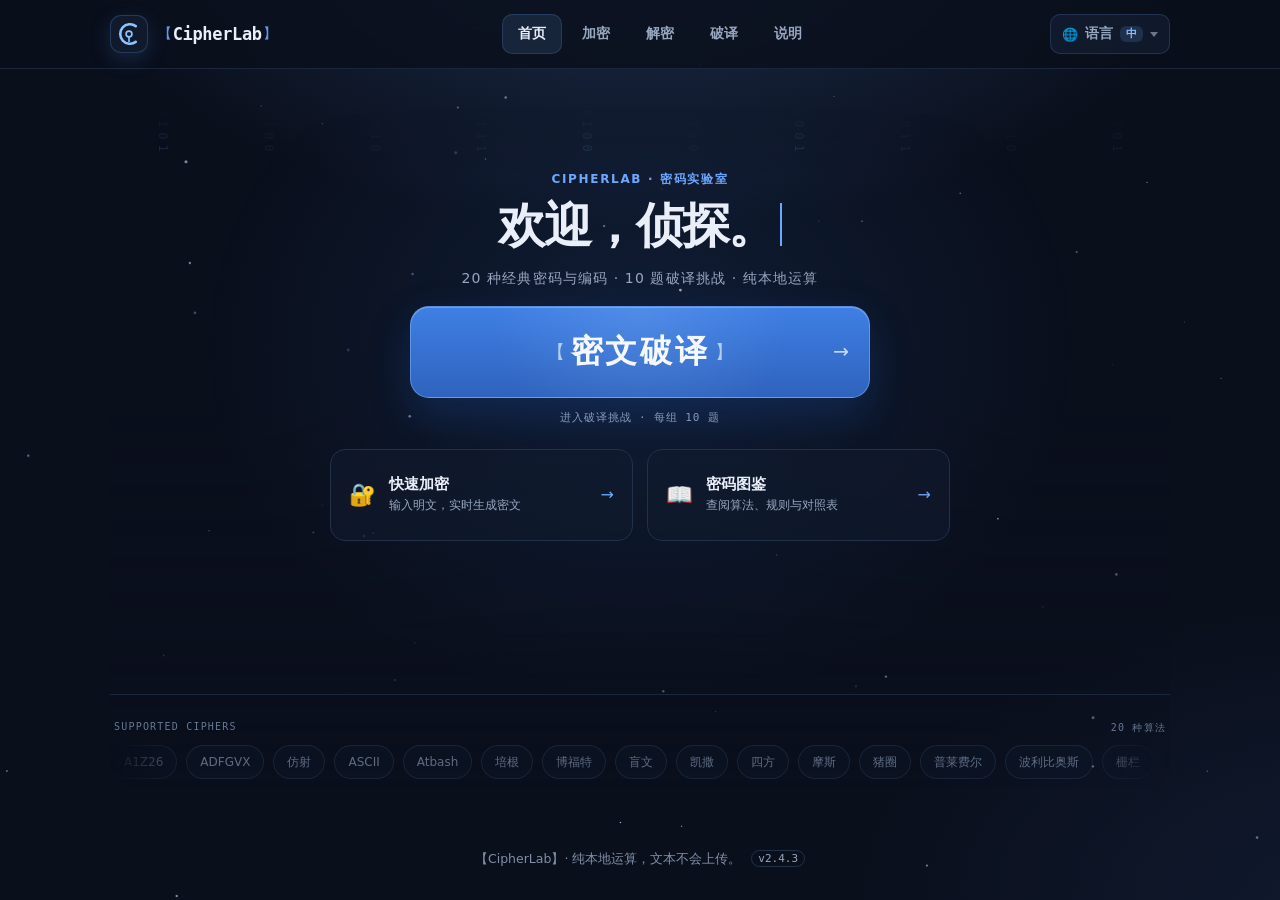
==== commit feffd494: "Add files via upload" ====
--- a/index.html
+++ b/index.html
@@ -8,7 +8,7 @@
   <meta name="description" content="【CipherLab】密码实验室：20 种经典密码与编码，支持本地加解密、破译挑战与完整密码图鉴。">
   <title>【CipherLab】· 破译未知密文，洞悉隐秘真相。</title>
   <link rel="icon" href="data:,">
-  <link rel="stylesheet" href="style.css?v=2.4.2">
+  <link rel="stylesheet" href="style.css?v=2.4.3">
 </head>
 <body>
   <canvas class="starfield" id="starfield" aria-hidden="true"></canvas>
@@ -39,6 +39,16 @@
         <a href="#/game" data-route="game">破译</a>
         <a href="#/guide" data-route="guide">说明</a>
       </nav>
+
+      <div class="lang-switch" id="lang-switch">
+        <button type="button" class="lang-switch__button" id="lang-switch-button" aria-haspopup="listbox" aria-expanded="false" aria-label="语言" title="语言">
+          <span class="lang-switch__icon" aria-hidden="true">🌐</span>
+          <span class="lang-switch__label" id="lang-switch-label">语言</span>
+          <span class="lang-switch__code" id="lang-switch-code">中</span>
+          <span class="lang-switch__caret" aria-hidden="true"></span>
+        </button>
+        <ul class="lang-menu" id="lang-menu" role="listbox" aria-label="选择语言" hidden></ul>
+      </div>
     </div>
   </header>
 
@@ -579,8 +589,8 @@
     </section>
   </main>
 
-  <footer class="site-footer">【CipherLab】· 纯本地运算，文本不会上传。 <span class="app-version">v2.4.2</span></footer>
-
-  <script src="app.js?v=2.4.2" defer></script>
+  <footer class="site-footer">【CipherLab】· 纯本地运算，文本不会上传。 <span class="app-version">v2.4.3</span></footer>
+
+  <script src="app.js?v=2.4.3" defer></script>
 </body>
 </html>
--- a/style.css
+++ b/style.css
@@ -1,5 +1,5 @@
 /* =========================================================
-   【CipherLab】· V2.4.2 · 深色主题
+   【CipherLab】· V2.4.3 · 深色主题
    结构：变量 → 顶栏 → 页面框架 → 首页 → 工具 → 说明 → 响应式
    ========================================================= */
 
@@ -205,6 +205,150 @@
   outline: 2px solid var(--accent);
   outline-offset: 2px;
 }
+
+/* 英文界面下隐藏与主标题重复的英文名（如 Route cipher / Route） */
+html[lang="en"] .guide-detail__english.is-name,
+html[lang="en"] .guide-item__english.is-name {
+  display: none;
+}
+
+/* ---------- 语言切换 ---------- */
+
+.lang-switch {
+  position: relative;
+  display: flex;
+  align-items: center;
+  margin-left: 6px;
+}
+
+.lang-switch__button {
+  display: inline-flex;
+  align-items: center;
+  gap: 7px;
+  min-height: 40px;
+  padding: 0 11px;
+  border: 1px solid rgba(110, 168, 254, 0.18);
+  border-radius: 10px;
+  background: rgba(110, 168, 254, 0.07);
+  color: var(--muted);
+  font-family: inherit;
+  font-size: 13.5px;
+  font-weight: 600;
+  cursor: pointer;
+  transition: color 0.15s ease, background-color 0.15s ease, border-color 0.15s ease;
+}
+
+.lang-switch__button:hover {
+  color: var(--text);
+  border-color: rgba(110, 168, 254, 0.32);
+  background: rgba(110, 168, 254, 0.14);
+}
+
+.lang-switch__button[aria-expanded="true"] {
+  color: var(--text);
+  border-color: rgba(110, 168, 254, 0.4);
+  background: rgba(110, 168, 254, 0.16);
+}
+
+.lang-switch__button:focus-visible {
+  outline: 2px solid var(--accent);
+  outline-offset: 2px;
+}
+
+.lang-switch__icon {
+  font-size: 13px;
+  line-height: 1;
+  opacity: 0.9;
+}
+
+.lang-switch__code {
+  padding: 1px 6px;
+  border-radius: 6px;
+  background: rgba(110, 168, 254, 0.16);
+  color: var(--accent-bright);
+  font-family: var(--font-mono);
+  font-size: 10.5px;
+  letter-spacing: 0.04em;
+}
+
+.lang-switch__caret {
+  width: 0;
+  height: 0;
+  border-left: 4px solid transparent;
+  border-right: 4px solid transparent;
+  border-top: 5px solid currentColor;
+  opacity: 0.65;
+  transition: transform 0.18s ease;
+}
+
+.lang-switch__button[aria-expanded="true"] .lang-switch__caret {
+  transform: translateY(-1px) rotate(180deg);
+}
+
+.lang-menu {
+  position: absolute;
+  top: calc(100% + 8px);
+  right: 0;
+  z-index: 60;
+  min-width: 172px;
+  margin: 0;
+  padding: 6px;
+  border: 1px solid rgba(110, 168, 254, 0.22);
+  border-radius: 12px;
+  background: rgba(13, 19, 33, 0.98);
+  box-shadow: 0 18px 44px rgba(4, 10, 24, 0.55);
+  list-style: none;
+  backdrop-filter: blur(14px);
+  -webkit-backdrop-filter: blur(14px);
+}
+
+.lang-menu[hidden] {
+  display: none;
+}
+
+.lang-menu__item {
+  display: flex;
+  align-items: center;
+  justify-content: space-between;
+  gap: 12px;
+  width: 100%;
+  padding: 9px 10px;
+  border: 0;
+  border-radius: 8px;
+  background: transparent;
+  color: var(--muted);
+  font-family: inherit;
+  font-size: 13.5px;
+  text-align: left;
+  cursor: pointer;
+  transition: color 0.15s ease, background-color 0.15s ease;
+}
+
+.lang-menu__item:hover {
+  color: var(--text);
+  background: rgba(110, 168, 254, 0.12);
+}
+
+.lang-menu__item.is-active {
+  color: var(--text);
+  background: rgba(110, 168, 254, 0.16);
+}
+
+.lang-menu__item:focus-visible {
+  outline: 2px solid var(--accent);
+  outline-offset: 1px;
+}
+
+.lang-menu__check {
+  color: var(--accent-bright);
+  font-size: 12px;
+  visibility: hidden;
+}
+
+.lang-menu__item.is-active .lang-menu__check {
+  visibility: visible;
+}
+
 
 /* ---------- 页面框架 ---------- */
 
@@ -2637,9 +2781,21 @@
   }
 
   .site-header__inner {
+    position: relative;
     flex-wrap: wrap;
     gap: 12px;
     padding: 14px 16px;
+  }
+
+  .lang-switch {
+    position: absolute;
+    top: 15px;
+    right: 16px;
+    margin-left: 0;
+  }
+
+  .lang-switch__label {
+    display: none;
   }
 
   .site-nav {
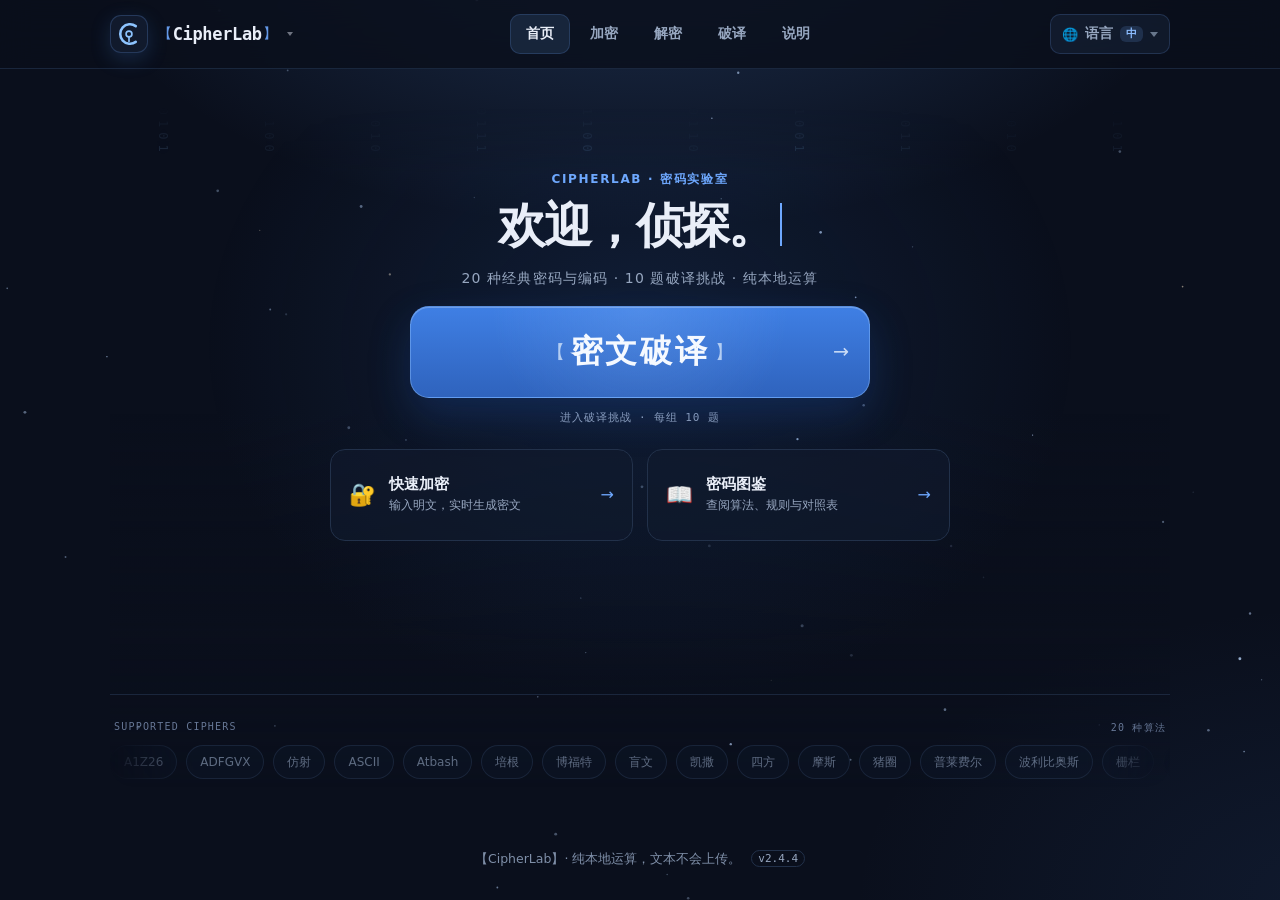
==== commit 265ee5de: "Add files via upload" ====
--- a/index.html
+++ b/index.html
@@ -8,29 +8,43 @@
   <meta name="description" content="【CipherLab】密码实验室：20 种经典密码与编码，支持本地加解密、破译挑战与完整密码图鉴。">
   <title>【CipherLab】· 破译未知密文，洞悉隐秘真相。</title>
   <link rel="icon" href="data:,">
-  <link rel="stylesheet" href="style.css?v=2.4.3">
+  <link rel="stylesheet" href="style.css?v=2.4.4">
 </head>
 <body>
   <canvas class="starfield" id="starfield" aria-hidden="true"></canvas>
 
   <header class="site-header">
     <div class="site-header__inner">
-      <a class="brand" href="#/home" aria-label="CipherLab 首页">
-        <span class="brand-mark" aria-hidden="true">
-          <svg viewBox="0 0 40 40" focusable="false">
-            <defs>
-              <linearGradient id="cl-mark-gradient" x1="6" y1="4" x2="34" y2="36">
-                <stop offset="0" stop-color="#8dc4ff"></stop>
-                <stop offset="1" stop-color="#4f8ef7"></stop>
-              </linearGradient>
-            </defs>
-            <path d="M29 9.5A13 13 0 1 0 29 30.5" fill="none" stroke="url(#cl-mark-gradient)" stroke-width="3.4" stroke-linecap="round"></path>
-            <circle cx="20" cy="20" r="3.9" fill="none" stroke="#8dc4ff" stroke-width="2.2"></circle>
-            <path d="M20 23.9V30" fill="none" stroke="#8dc4ff" stroke-width="2.2" stroke-linecap="round"></path>
-          </svg>
-        </span>
-        <span class="brand-name"><span class="brand-bracket" aria-hidden="true">【</span>CipherLab<span class="brand-bracket" aria-hidden="true">】</span></span>
-      </a>
+      <div class="brand-wrap" id="brand-wrap">
+        <button type="button" class="brand" id="brand-button" aria-haspopup="true" aria-expanded="false" aria-controls="index-menu" aria-label="打开站点索引">
+          <span class="brand-mark" aria-hidden="true">
+            <svg viewBox="0 0 40 40" focusable="false">
+              <defs>
+                <linearGradient id="cl-mark-gradient" x1="6" y1="4" x2="34" y2="36">
+                  <stop offset="0" stop-color="#8dc4ff"></stop>
+                  <stop offset="1" stop-color="#4f8ef7"></stop>
+                </linearGradient>
+              </defs>
+              <path d="M29 9.5A13 13 0 1 0 29 30.5" fill="none" stroke="url(#cl-mark-gradient)" stroke-width="3.4" stroke-linecap="round"></path>
+              <circle cx="20" cy="20" r="3.9" fill="none" stroke="#8dc4ff" stroke-width="2.2"></circle>
+              <path d="M20 23.9V30" fill="none" stroke="#8dc4ff" stroke-width="2.2" stroke-linecap="round"></path>
+            </svg>
+          </span>
+          <span class="brand-name"><span class="brand-bracket" aria-hidden="true">【</span>CipherLab<span class="brand-bracket" aria-hidden="true">】</span></span>
+          <span class="brand-caret" aria-hidden="true"></span>
+        </button>
+
+        <nav class="index-menu" id="index-menu" aria-label="站点索引" hidden>
+          <a class="index-menu__item" href="#/home">
+            <span class="index-menu__title">首页</span>
+            <span class="index-menu__desc">回到密码实验室</span>
+          </a>
+          <a class="index-menu__item" href="slides.html">
+            <span class="index-menu__title">项目介绍</span>
+            <span class="index-menu__desc">打开答辩演示幻灯片</span>
+          </a>
+        </nav>
+      </div>
 
       <nav class="site-nav" aria-label="主导航">
         <a href="#/home" data-route="home" aria-current="page">首页</a>
@@ -589,8 +603,8 @@
     </section>
   </main>
 
-  <footer class="site-footer">【CipherLab】· 纯本地运算，文本不会上传。 <span class="app-version">v2.4.3</span></footer>
-
-  <script src="app.js?v=2.4.3" defer></script>
+  <footer class="site-footer">【CipherLab】· 纯本地运算，文本不会上传。 <span class="app-version">v2.4.4</span></footer>
+
+  <script src="app.js?v=2.4.4" defer></script>
 </body>
 </html>
--- a/style.css
+++ b/style.css
@@ -1,5 +1,5 @@
 /* =========================================================
-   【CipherLab】· V2.4.3 · 深色主题
+   【CipherLab】· V2.4.4 · 深色主题
    结构：变量 → 顶栏 → 页面框架 → 首页 → 工具 → 说明 → 响应式
    ========================================================= */
 
@@ -168,6 +168,94 @@
   font-size: 14px;
   font-weight: 500;
   opacity: 0.9;
+}
+
+/* ---------- 品牌索引（点击 logo 展开） ---------- */
+
+.brand-wrap {
+  position: relative;
+  display: flex;
+  align-items: center;
+}
+
+.brand {
+  padding: 0;
+  border: 0;
+  border-radius: 10px;
+  background: none;
+  font-family: inherit;
+  cursor: pointer;
+  appearance: none;
+  -webkit-appearance: none;
+}
+
+.brand:focus-visible {
+  outline: 2px solid var(--accent);
+  outline-offset: 4px;
+}
+
+.brand-caret {
+  width: 0;
+  height: 0;
+  margin-left: 1px;
+  border-left: 3.5px solid transparent;
+  border-right: 3.5px solid transparent;
+  border-top: 4.5px solid currentColor;
+  opacity: 0.45;
+  transition: transform 0.18s ease, opacity 0.18s ease;
+}
+
+.brand[aria-expanded="true"] .brand-caret {
+  transform: rotate(180deg);
+  opacity: 0.8;
+}
+
+.index-menu {
+  position: absolute;
+  top: calc(100% + 10px);
+  left: 0;
+  z-index: 60;
+  width: 248px;
+  margin: 0;
+  padding: 6px;
+  border: 1px solid rgba(110, 168, 254, 0.22);
+  border-radius: 12px;
+  background: rgba(13, 19, 33, 0.98);
+  box-shadow: 0 18px 44px rgba(4, 10, 24, 0.55);
+  backdrop-filter: blur(14px);
+  -webkit-backdrop-filter: blur(14px);
+}
+
+.index-menu[hidden] {
+  display: none;
+}
+
+.index-menu__item {
+  display: flex;
+  flex-direction: column;
+  gap: 2px;
+  padding: 9px 11px;
+  border-radius: 8px;
+  text-decoration: none;
+  transition: background-color 0.15s ease;
+}
+
+.index-menu__item:hover,
+.index-menu__item:focus-visible {
+  background: rgba(110, 168, 254, 0.12);
+  outline: none;
+}
+
+.index-menu__title {
+  font-size: 13.5px;
+  font-weight: 650;
+  color: var(--text);
+}
+
+.index-menu__desc {
+  font-size: 11.5px;
+  line-height: 1.4;
+  color: var(--muted);
 }
 
 .site-nav {
